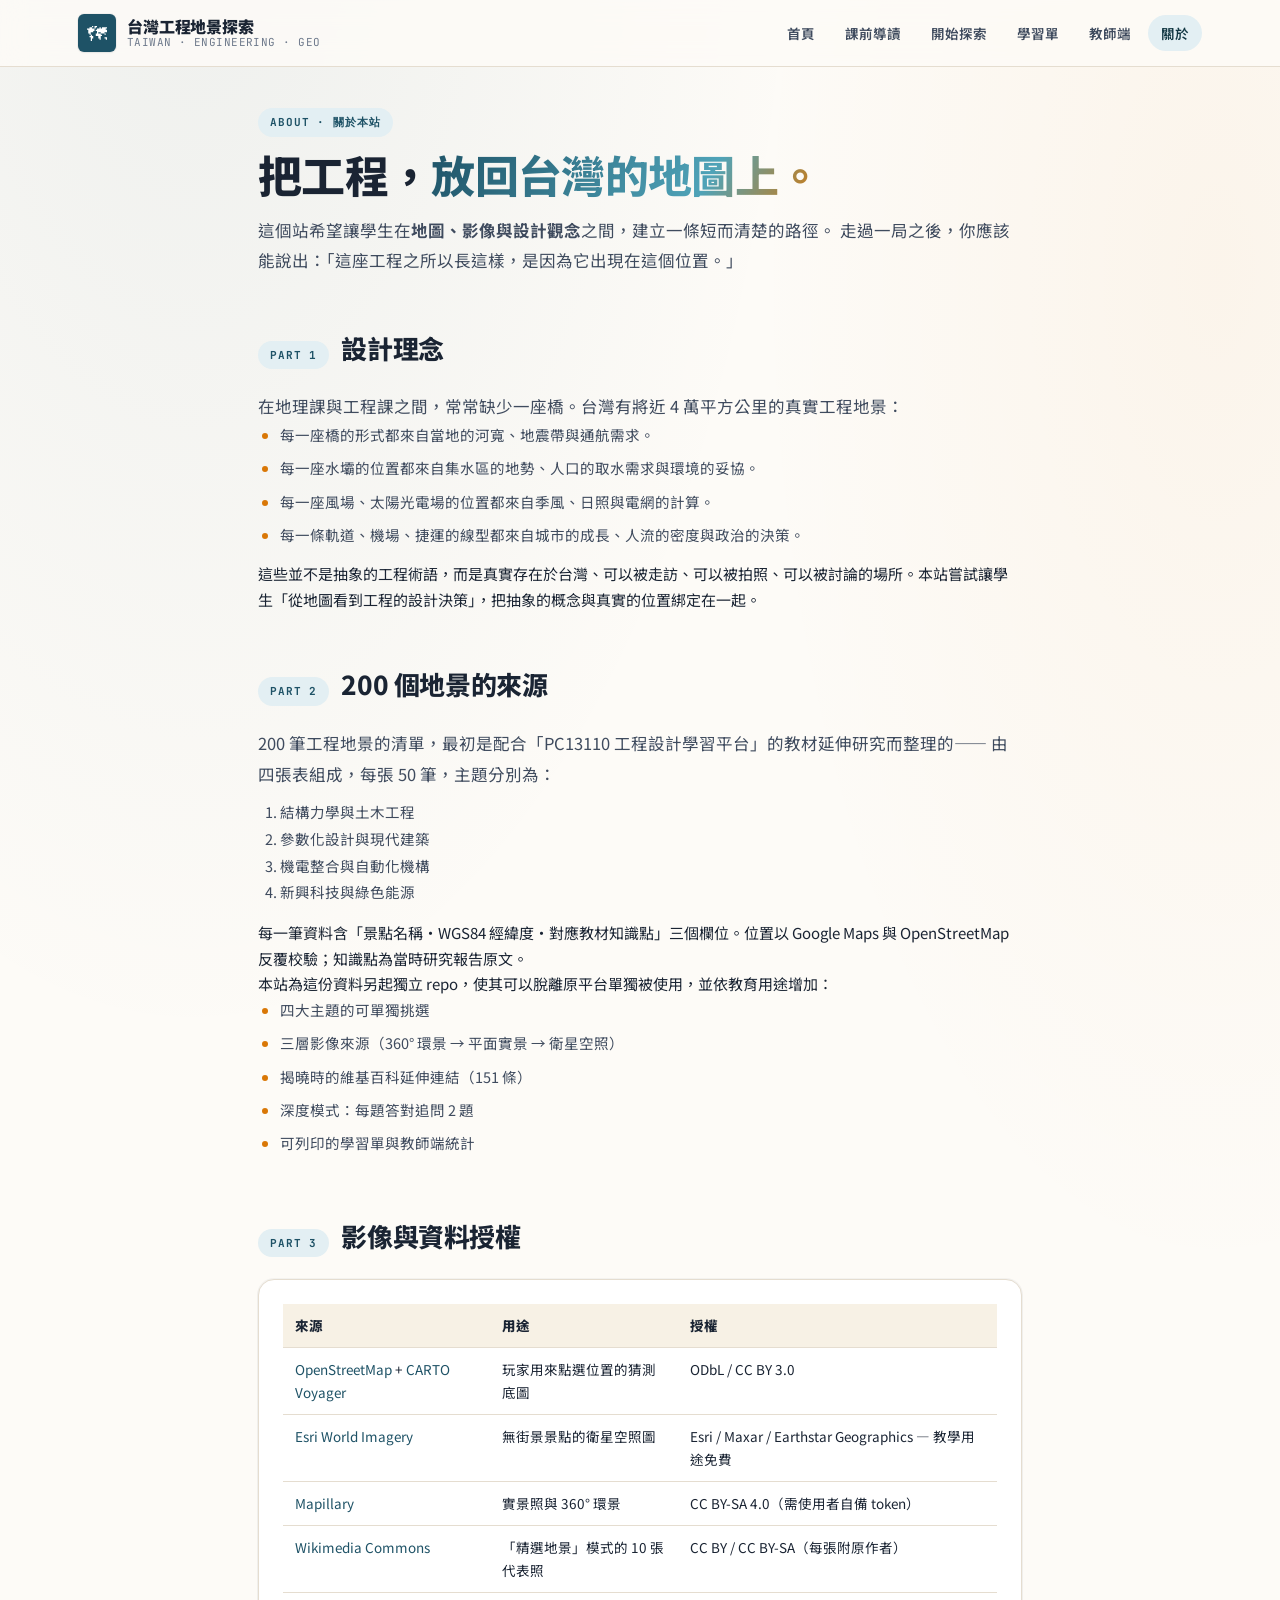
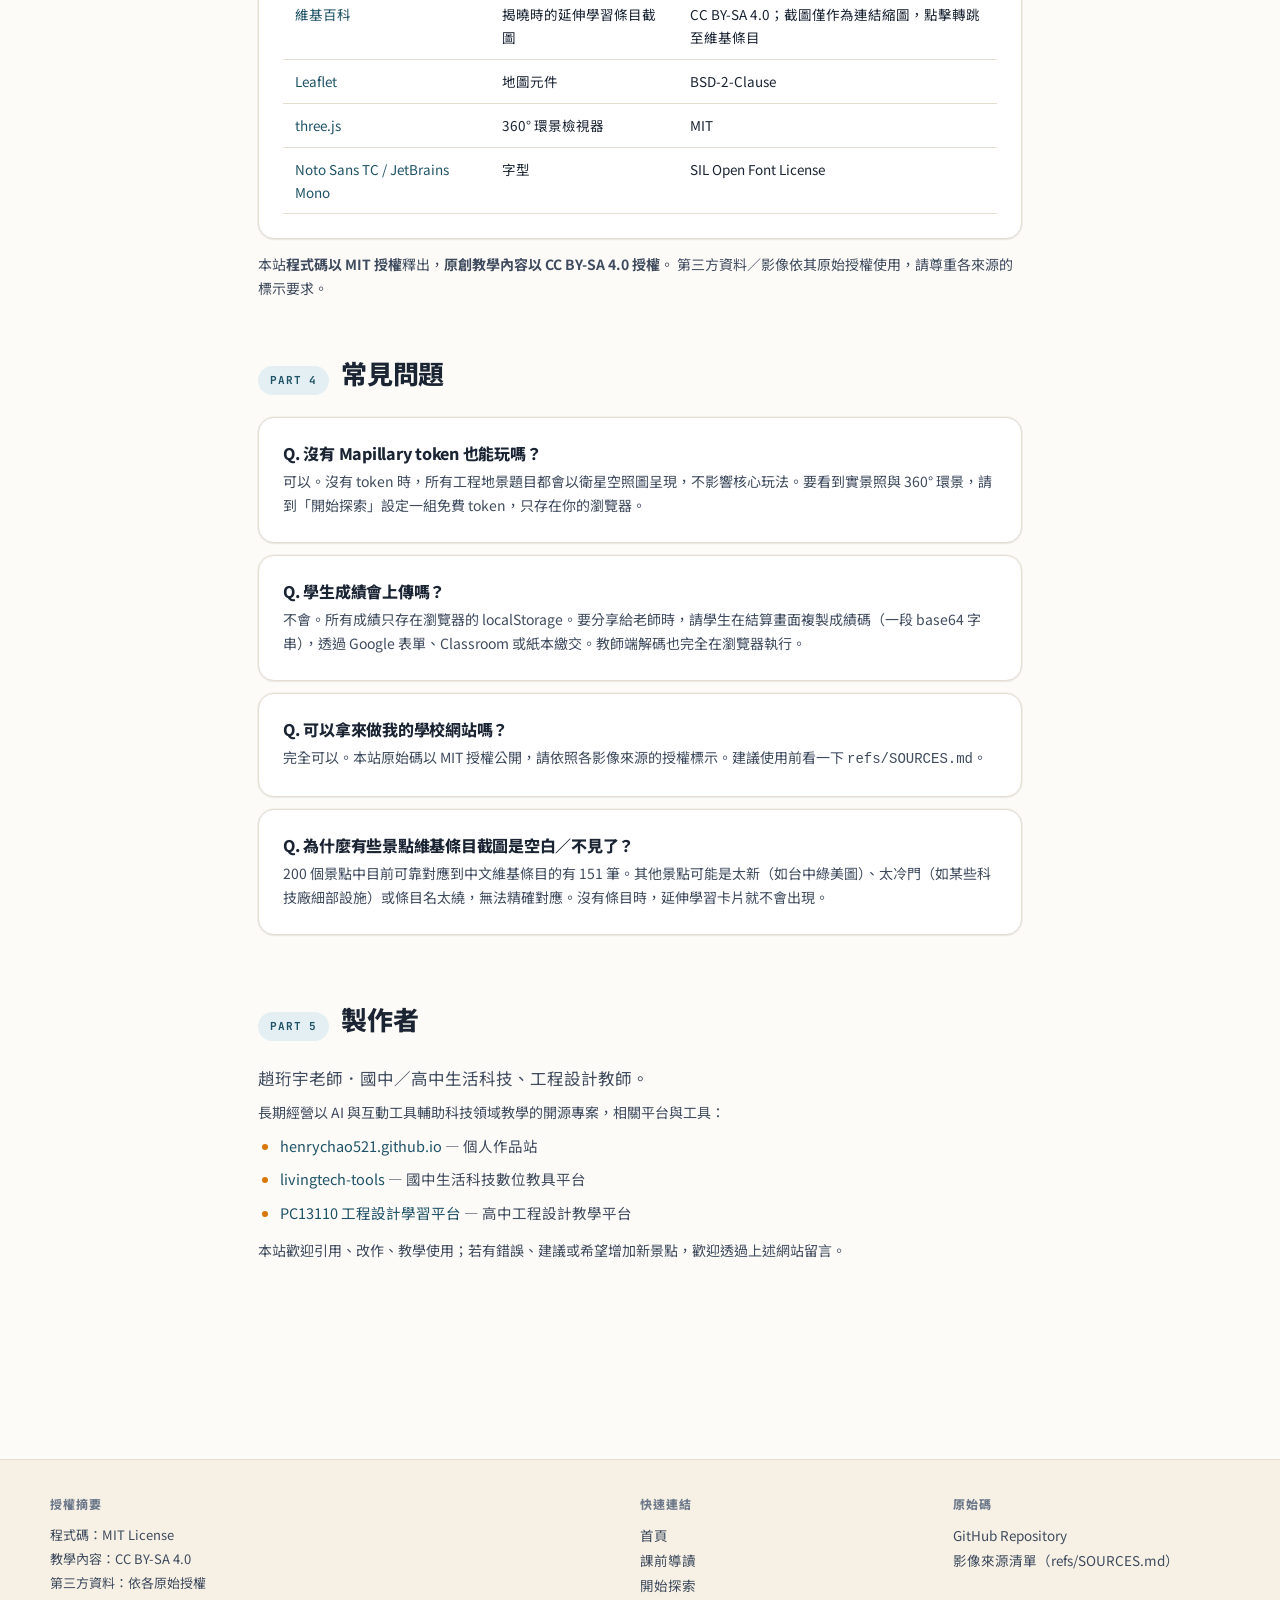
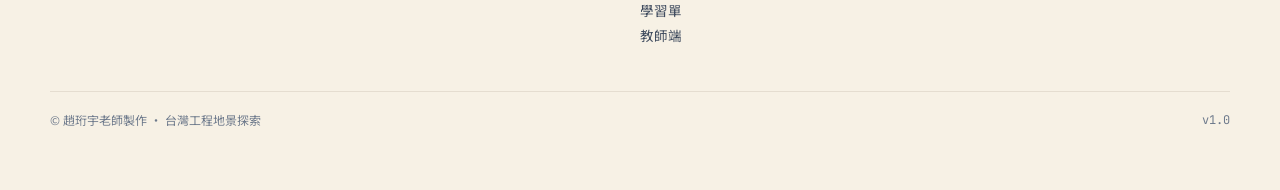
==== about.html @ e028227a "初始版本：台灣工程地景探索 v1.0 從 PC13110 工程設計學習平台的 GeoGuess 衍生而來的獨立教育站， 把 200 個工程地景重新組成完整的學習活動。  頁面架構（6 頁）： - in" ====
<!DOCTYPE html>
<html lang="zh-Hant">
<head>
<meta charset="UTF-8">
<meta name="viewport" content="width=device-width, initial-scale=1.0">
<title>關於本站 ｜ 台灣工程地景探索</title>
<meta name="description" content="台灣工程地景探索的設計理念、資料來源、影像授權、聯絡方式。">
<link rel="preconnect" href="https://fonts.googleapis.com">
<link rel="preconnect" href="https://fonts.gstatic.com" crossorigin>
<link href="https://fonts.googleapis.com/css2?family=Noto+Sans+TC:wght@400;500;700;800;900&family=JetBrains+Mono:wght@400;700&display=swap" rel="stylesheet">
<link rel="stylesheet" href="css/style.css">
<link rel="icon" href="data:image/svg+xml,%3Csvg xmlns='http://www.w3.org/2000/svg' viewBox='0 0 100 100'%3E%3Ctext y='.9em' font-size='90'%3Eℹ️%3C/text%3E%3C/svg%3E">
</head>
<body>

<header class="topbar">
  <div class="topbar-inner">
    <a class="brand" href="index.html">
      <div class="logo">🗺</div>
      <div class="t">
        <div class="t-1">台灣工程地景探索</div>
        <div class="t-2">TAIWAN · ENGINEERING · GEO</div>
      </div>
    </a>
    <nav class="topnav">
      <a href="index.html">首頁</a>
      <a href="intro.html">課前導讀</a>
      <a href="explore.html">開始探索</a>
      <a href="worksheet.html">學習單</a>
      <a href="teacher.html">教師端</a>
      <a href="about.html" class="active">關於</a>
    </nav>
  </div>
</header>

<main class="wrap-narrow" style="padding-top:40px;padding-bottom:60px">

  <span class="eyebrow">ABOUT · 關於本站</span>
  <h1 style="margin-top:12px">把工程，<span class="grad">放回台灣的地圖上。</span></h1>
  <p class="lead" style="margin-top:14px">
    這個站希望讓學生在<strong>地圖、影像與設計觀念</strong>之間，建立一條短而清楚的路徑。
    走過一局之後，你應該能說出：「這座工程之所以長這樣，是因為它出現在這個位置。」
  </p>

  <section class="section">
    <div class="h-sec"><span class="eyebrow">PART 1</span><h2>設計理念</h2></div>
    <p class="lead">在地理課與工程課之間，常常缺少一座橋。台灣有將近 4 萬平方公里的真實工程地景：</p>
    <ul class="bullet">
      <li>每一座橋的形式都來自當地的河寬、地震帶與通航需求。</li>
      <li>每一座水壩的位置都來自集水區的地勢、人口的取水需求與環境的妥協。</li>
      <li>每一座風場、太陽光電場的位置都來自季風、日照與電網的計算。</li>
      <li>每一條軌道、機場、捷運的線型都來自城市的成長、人流的密度與政治的決策。</li>
    </ul>
    <p style="margin-top:14px">這些並不是抽象的工程術語，而是真實存在於台灣、可以被走訪、可以被拍照、可以被討論的場所。本站嘗試讓學生「從地圖看到工程的設計決策」，把抽象的概念與真實的位置綁定在一起。</p>
  </section>

  <section class="section">
    <div class="h-sec"><span class="eyebrow">PART 2</span><h2>200 個地景的來源</h2></div>
    <p class="lead">
      200 筆工程地景的清單，最初是配合「PC13110 工程設計學習平台」的教材延伸研究而整理的——
      由四張表組成，每張 50 筆，主題分別為：
    </p>
    <ol style="margin-left:22px;margin-top:10px;font-size:14.5px;color:var(--c-ink-soft);line-height:1.85">
      <li>結構力學與土木工程</li>
      <li>參數化設計與現代建築</li>
      <li>機電整合與自動化機構</li>
      <li>新興科技與綠色能源</li>
    </ol>
    <p style="margin-top:14px">每一筆資料含「景點名稱・WGS84 經緯度・對應教材知識點」三個欄位。位置以 Google Maps 與 OpenStreetMap 反覆校驗；知識點為當時研究報告原文。</p>
    <p>本站為這份資料另起獨立 repo，使其可以脫離原平台單獨被使用，並依教育用途增加：</p>
    <ul class="bullet">
      <li>四大主題的可單獨挑選</li>
      <li>三層影像來源（360° 環景 → 平面實景 → 衛星空照）</li>
      <li>揭曉時的維基百科延伸連結（151 條）</li>
      <li>深度模式：每題答對追問 2 題</li>
      <li>可列印的學習單與教師端統計</li>
    </ul>
  </section>

  <section class="section">
    <div class="h-sec"><span class="eyebrow">PART 3</span><h2>影像與資料授權</h2></div>
    <div class="card">
      <table class="t">
        <thead>
          <tr><th>來源</th><th>用途</th><th>授權</th></tr>
        </thead>
        <tbody>
          <tr>
            <td><a href="https://www.openstreetmap.org/" target="_blank" rel="noopener">OpenStreetMap</a> + <a href="https://carto.com/" target="_blank" rel="noopener">CARTO Voyager</a></td>
            <td>玩家用來點選位置的猜測底圖</td>
            <td>ODbL / CC BY 3.0</td>
          </tr>
          <tr>
            <td><a href="https://www.esri.com/" target="_blank" rel="noopener">Esri World Imagery</a></td>
            <td>無街景景點的衛星空照圖</td>
            <td>Esri / Maxar / Earthstar Geographics — 教學用途免費</td>
          </tr>
          <tr>
            <td><a href="https://www.mapillary.com/" target="_blank" rel="noopener">Mapillary</a></td>
            <td>實景照與 360° 環景</td>
            <td>CC BY-SA 4.0（需使用者自備 token）</td>
          </tr>
          <tr>
            <td><a href="https://commons.wikimedia.org/" target="_blank" rel="noopener">Wikimedia Commons</a></td>
            <td>「精選地景」模式的 10 張代表照</td>
            <td>CC BY / CC BY-SA（每張附原作者）</td>
          </tr>
          <tr>
            <td><a href="https://zh.wikipedia.org/" target="_blank" rel="noopener">維基百科</a></td>
            <td>揭曉時的延伸學習條目截圖</td>
            <td>CC BY-SA 4.0；截圖僅作為連結縮圖，點擊轉跳至維基條目</td>
          </tr>
          <tr>
            <td><a href="https://leafletjs.com/" target="_blank" rel="noopener">Leaflet</a></td>
            <td>地圖元件</td>
            <td>BSD-2-Clause</td>
          </tr>
          <tr>
            <td><a href="https://threejs.org/" target="_blank" rel="noopener">three.js</a></td>
            <td>360° 環景檢視器</td>
            <td>MIT</td>
          </tr>
          <tr>
            <td><a href="https://fonts.google.com/" target="_blank" rel="noopener">Noto Sans TC / JetBrains Mono</a></td>
            <td>字型</td>
            <td>SIL Open Font License</td>
          </tr>
        </tbody>
      </table>
    </div>
    <p style="margin-top:14px;font-size:14px;color:var(--c-ink-soft)">
      本站<strong>程式碼以 MIT 授權</strong>釋出，<strong>原創教學內容以 CC BY-SA 4.0 授權</strong>。
      第三方資料／影像依其原始授權使用，請尊重各來源的標示要求。
    </p>
  </section>

  <section class="section">
    <div class="h-sec"><span class="eyebrow">PART 4</span><h2>常見問題</h2></div>

    <div class="card" style="margin-bottom:12px">
      <h4>Q. 沒有 Mapillary token 也能玩嗎？</h4>
      <p style="font-size:14px;color:var(--c-ink-soft);margin-top:6px">可以。沒有 token 時，所有工程地景題目都會以衛星空照圖呈現，不影響核心玩法。要看到實景照與 360° 環景，請到「開始探索」設定一組免費 token，只存在你的瀏覽器。</p>
    </div>

    <div class="card" style="margin-bottom:12px">
      <h4>Q. 學生成績會上傳嗎？</h4>
      <p style="font-size:14px;color:var(--c-ink-soft);margin-top:6px">不會。所有成績只存在瀏覽器的 localStorage。要分享給老師時，請學生在結算畫面複製成績碼（一段 base64 字串），透過 Google 表單、Classroom 或紙本繳交。教師端解碼也完全在瀏覽器執行。</p>
    </div>

    <div class="card" style="margin-bottom:12px">
      <h4>Q. 可以拿來做我的學校網站嗎？</h4>
      <p style="font-size:14px;color:var(--c-ink-soft);margin-top:6px">完全可以。本站原始碼以 MIT 授權公開，請依照各影像來源的授權標示。建議使用前看一下 <code>refs/SOURCES.md</code>。</p>
    </div>

    <div class="card" style="margin-bottom:12px">
      <h4>Q. 為什麼有些景點維基條目截圖是空白／不見了？</h4>
      <p style="font-size:14px;color:var(--c-ink-soft);margin-top:6px">200 個景點中目前可靠對應到中文維基條目的有 151 筆。其他景點可能是太新（如台中綠美圖）、太冷門（如某些科技廠細部設施）或條目名太繞，無法精確對應。沒有條目時，延伸學習卡片就不會出現。</p>
    </div>
  </section>

  <section class="section">
    <div class="h-sec"><span class="eyebrow">PART 5</span><h2>製作者</h2></div>
    <p class="lead">趙珩宇老師．國中／高中生活科技、工程設計教師。</p>
    <p style="margin-top:8px;font-size:14px;color:var(--c-ink-soft)">
      長期經營以 AI 與互動工具輔助科技領域教學的開源專案，相關平台與工具：
    </p>
    <ul class="bullet" style="margin-top:8px">
      <li><a href="https://henrychao521.github.io/" target="_blank" rel="noopener">henrychao521.github.io</a> — 個人作品站</li>
      <li><a href="https://henrychao521.github.io/livingtech-tools/" target="_blank" rel="noopener">livingtech-tools</a> — 國中生活科技數位教具平台</li>
      <li><a href="https://henrychao521.github.io/pc13110-platform/" target="_blank" rel="noopener">PC13110 工程設計學習平台</a> — 高中工程設計教學平台</li>
    </ul>
    <p style="margin-top:14px;font-size:14px;color:var(--c-ink-soft)">本站歡迎引用、改作、教學使用；若有錯誤、建議或希望增加新景點，歡迎透過上述網站留言。</p>
  </section>

</main>

<footer class="footer">
  <div class="footer-inner">
    <div>
      <h4>授權摘要</h4>
      <p style="font-size:13px">程式碼：MIT License<br>教學內容：CC BY-SA 4.0<br>第三方資料：依各原始授權</p>
    </div>
    <div>
      <h4>快速連結</h4>
      <ul>
        <li><a href="index.html">首頁</a></li>
        <li><a href="intro.html">課前導讀</a></li>
        <li><a href="explore.html">開始探索</a></li>
        <li><a href="worksheet.html">學習單</a></li>
        <li><a href="teacher.html">教師端</a></li>
      </ul>
    </div>
    <div>
      <h4>原始碼</h4>
      <ul>
        <li><a href="https://github.com/henrychao521/taiwan-engineering-geo" target="_blank" rel="noopener">GitHub Repository</a></li>
        <li><a href="refs/SOURCES.md">影像來源清單（refs/SOURCES.md）</a></li>
      </ul>
    </div>
    <div class="copy">
      <span>© 趙珩宇老師製作 · 台灣工程地景探索</span>
      <span class="mono">v1.0</span>
    </div>
  </div>
</footer>

</body>
</html>
---- css/style.css ----
/* ============================================================
 * 台灣工程地景探索 — 全站樣式
 * 設計主軸：紙地圖（topographic）風格、米色紙底＋深青／琥珀雙色點綴
 * ============================================================ */

:root {
  --c-ink:        #1A2433;
  --c-ink-soft:   #3F4B5E;
  --c-muted:      #6E7A8C;
  --c-line:       #E5DDD0;
  --c-line-soft:  #F0EADD;
  --c-paper:      #FDFBF7;
  --c-paper-2:    #F7F1E5;
  --c-card:       #FFFFFF;
  --c-primary:    #1E5266;
  --c-primary-d:  #133844;
  --c-primary-l:  #E3EFF3;
  --c-amber:      #D97706;
  --c-amber-l:    #FEF3C7;
  --c-green:      #15803D;
  --c-green-l:    #DCFCE7;
  --c-red:        #B91C1C;
  --c-red-l:      #FEE2E2;

  --r-sm: 6px;
  --r:    10px;
  --r-lg: 16px;

  --sh-sm: 0 1px 2px rgba(20,30,50,.05), 0 0 0 1px rgba(20,30,50,.04);
  --sh:    0 4px 16px rgba(20,30,50,.08), 0 0 0 1px rgba(20,30,50,.04);
  --sh-lg: 0 18px 40px -12px rgba(20,30,50,.18), 0 0 0 1px rgba(20,30,50,.05);

  --f-sans: "Noto Sans TC", "Noto Sans", -apple-system, "PingFang TC", "Microsoft JhengHei", sans-serif;
  --f-mono: "JetBrains Mono", "SF Mono", Menlo, Consolas, monospace;
}

* { box-sizing: border-box; margin: 0; padding: 0; }
html { -webkit-text-size-adjust: 100%; }
body {
  font-family: var(--f-sans);
  font-size: 15px;
  line-height: 1.7;
  color: var(--c-ink);
  background:
    radial-gradient(ellipse 80% 60% at 15% -5%, rgba(30,82,102,.07), transparent 60%),
    radial-gradient(ellipse 60% 50% at 95% 8%, rgba(217,119,6,.05), transparent 60%),
    var(--c-paper);
  min-height: 100vh;
  -webkit-font-smoothing: antialiased;
}
img { max-width: 100%; display: block; }
a { color: var(--c-primary); text-decoration: none; }
a:hover { color: var(--c-primary-d); }
button { font-family: inherit; cursor: pointer; }
input, textarea, select { font-family: inherit; font-size: inherit; }

.mono { font-family: var(--f-mono); letter-spacing: .01em; }

/* ---------- 頂部與頁尾 ---------- */
.topbar {
  position: sticky; top: 0; z-index: 50;
  background: rgba(253, 251, 247, .85);
  backdrop-filter: saturate(180%) blur(12px);
  -webkit-backdrop-filter: saturate(180%) blur(12px);
  border-bottom: 1px solid var(--c-line);
}
.topbar-inner {
  max-width: 1180px; margin: 0 auto;
  padding: 14px 28px;
  display: flex; align-items: center; gap: 18px; flex-wrap: wrap;
}
.brand {
  display: flex; align-items: center; gap: 11px;
  text-decoration: none; color: inherit;
}
.brand .logo {
  width: 38px; height: 38px;
  display: grid; place-items: center;
  background: var(--c-primary); color: #fff;
  border-radius: var(--r-sm);
  font-size: 20px;
  box-shadow: var(--sh-sm);
}
.brand .t {
  display: flex; flex-direction: column; line-height: 1.2;
}
.brand .t-1 {
  font-size: 16px; font-weight: 900; letter-spacing: -.01em; color: var(--c-ink);
}
.brand .t-2 {
  font-family: var(--f-mono);
  font-size: 11px; color: var(--c-muted); letter-spacing: .04em;
}
.topnav { margin-left: auto; display: flex; gap: 4px; flex-wrap: wrap; }
.topnav a {
  font-size: 13.5px; font-weight: 600;
  padding: 7px 13px; border-radius: 999px;
  color: var(--c-ink-soft);
}
.topnav a:hover { background: var(--c-line-soft); color: var(--c-primary); }
.topnav a.active { background: var(--c-primary-l); color: var(--c-primary-d); }

.footer {
  margin-top: 80px;
  padding: 36px 28px 60px;
  border-top: 1px solid var(--c-line);
  background: var(--c-paper-2);
}
.footer-inner {
  max-width: 1180px; margin: 0 auto;
  display: grid; grid-template-columns: 2fr 1fr 1fr; gap: 36px;
}
.footer h4 {
  font-size: 12px; font-weight: 800;
  color: var(--c-muted); text-transform: uppercase;
  letter-spacing: .08em; margin-bottom: 10px;
}
.footer p, .footer li {
  font-size: 13.5px; color: var(--c-ink-soft); line-height: 1.85;
}
.footer ul { list-style: none; }
.footer a { color: var(--c-ink-soft); }
.footer a:hover { color: var(--c-primary); text-decoration: underline; }
.footer .copy {
  grid-column: 1 / -1;
  border-top: 1px solid var(--c-line);
  padding-top: 18px; margin-top: 8px;
  font-size: 12px; color: var(--c-muted);
  display: flex; justify-content: space-between; gap: 12px; flex-wrap: wrap;
}
@media (max-width: 760px) {
  .footer-inner { grid-template-columns: 1fr; gap: 26px; }
}

/* ---------- 容器與排版 ---------- */
.wrap { max-width: 1180px; margin: 0 auto; padding: 0 28px; }
.wrap-narrow { max-width: 820px; margin: 0 auto; padding: 0 28px; }
.section { padding: 56px 0; }
.section + .section { padding-top: 0; }

.eyebrow {
  display: inline-flex; align-items: center; gap: 8px;
  font-family: var(--f-mono);
  font-size: 11px; font-weight: 700;
  color: var(--c-primary);
  background: var(--c-primary-l);
  border-radius: 999px;
  padding: 5px 12px;
  letter-spacing: .08em;
  text-transform: uppercase;
}
.eyebrow-amber { background: var(--c-amber-l); color: var(--c-amber); }

h1, h2, h3, h4 { color: var(--c-ink); letter-spacing: -.015em; font-weight: 800; }
h1 { font-size: 44px; line-height: 1.18; }
h2 { font-size: 30px; line-height: 1.25; }
h3 { font-size: 21px; line-height: 1.35; }
h4 { font-size: 16px; line-height: 1.4; }
.lead {
  font-size: 16.5px; line-height: 1.85; color: var(--c-ink-soft);
}
.muted { color: var(--c-muted); }
.grad {
  background: linear-gradient(120deg, var(--c-primary), #4FA3B8 70%, var(--c-amber));
  -webkit-background-clip: text; background-clip: text;
  -webkit-text-fill-color: transparent;
}
@media (max-width: 680px) {
  h1 { font-size: 32px; }
  h2 { font-size: 24px; }
}

/* ---------- 按鈕 ---------- */
.btn {
  display: inline-flex; align-items: center; gap: 8px;
  font-size: 14px; font-weight: 700;
  padding: 11px 19px;
  border-radius: var(--r);
  border: 1px solid transparent;
  cursor: pointer;
  transition: transform .12s, box-shadow .12s, background .12s;
}
.btn:active { transform: translateY(1px); }
.btn-primary {
  background: var(--c-primary); color: #fff; box-shadow: var(--sh-sm);
}
.btn-primary:hover { background: var(--c-primary-d); color: #fff; }
.btn-amber { background: var(--c-amber); color: #fff; box-shadow: var(--sh-sm); }
.btn-amber:hover { background: #B45309; color: #fff; }
.btn-ghost {
  background: transparent; color: var(--c-ink);
  border-color: var(--c-line);
}
.btn-ghost:hover { background: var(--c-line-soft); border-color: var(--c-primary); }
.btn-sm { padding: 7px 13px; font-size: 12.5px; }
.btn-lg { padding: 14px 24px; font-size: 15px; }

/* ---------- 卡片 ---------- */
.card {
  background: var(--c-card);
  border: 1px solid var(--c-line);
  border-radius: var(--r-lg);
  padding: 24px;
  box-shadow: var(--sh-sm);
}
.card-hov { transition: transform .15s, box-shadow .15s, border-color .15s; }
.card-hov:hover { transform: translateY(-3px); box-shadow: var(--sh); border-color: #D2C4A8; }

.chip {
  display: inline-flex; align-items: center; gap: 5px;
  font-size: 12px; font-weight: 700;
  padding: 3px 10px; border-radius: 999px;
  background: var(--c-line-soft); color: var(--c-ink-soft);
}
.chip-primary { background: var(--c-primary-l); color: var(--c-primary-d); }
.chip-amber { background: var(--c-amber-l); color: var(--c-amber); }
.chip-green { background: var(--c-green-l); color: var(--c-green); }

/* ---------- 首頁專屬 ---------- */
.hero {
  padding: 80px 0 60px;
  position: relative;
}
.hero-grid {
  display: grid; grid-template-columns: 1.2fr 1fr; gap: 56px; align-items: center;
}
@media (max-width: 880px) {
  .hero-grid { grid-template-columns: 1fr; gap: 32px; }
  .hero { padding: 50px 0 30px; }
}
.hero h1 { margin-top: 12px; }
.hero .lead { margin-top: 16px; max-width: 540px; }
.hero-cta { margin-top: 28px; display: flex; gap: 12px; flex-wrap: wrap; }
.hero-stat {
  margin-top: 32px; display: flex; gap: 32px; flex-wrap: wrap;
  padding-top: 20px; border-top: 1px solid var(--c-line);
}
.hero-stat div { display: flex; flex-direction: column; }
.hero-stat .n {
  font-family: var(--f-mono);
  font-size: 26px; font-weight: 800; color: var(--c-primary);
}
.hero-stat .l { font-size: 12px; color: var(--c-muted); font-weight: 600; }

.hero-art {
  position: relative; aspect-ratio: 4/5; max-width: 380px; margin-left: auto;
  background: var(--c-card);
  border: 1px solid var(--c-line);
  border-radius: var(--r-lg);
  box-shadow: var(--sh-lg);
  overflow: hidden;
  padding: 22px;
  background-image:
    radial-gradient(circle at 60% 30%, rgba(217,119,6,.12), transparent 40%),
    radial-gradient(circle at 30% 75%, rgba(30,82,102,.14), transparent 45%),
    linear-gradient(180deg, #FFFEF9, #F7F1E5);
}
.hero-art .badge-row {
  display: flex; justify-content: space-between; align-items: center;
  font-family: var(--f-mono); font-size: 10px; color: var(--c-muted); letter-spacing: .12em;
}
.hero-art .map-mini {
  margin: 22px auto;
  width: 100%; aspect-ratio: 1;
  background:
    radial-gradient(ellipse 60% 36% at 50% 40%, #FFFFFF, transparent 70%),
    repeating-linear-gradient(45deg, rgba(30,82,102,.05) 0 6px, transparent 6px 14px);
  border: 1px dashed #C8B89A;
  border-radius: var(--r);
  position: relative;
}
.hero-art .map-mini svg { width: 100%; height: 100%; display: block; }
.hero-art .map-cap {
  font-family: var(--f-mono);
  font-size: 11px; color: var(--c-muted); text-align: center;
}

/* 三大主要入口卡片 */
.entries {
  display: grid; grid-template-columns: repeat(3, 1fr); gap: 22px;
}
@media (max-width: 880px) { .entries { grid-template-columns: 1fr; } }
.entry-card {
  background: var(--c-card);
  border: 1px solid var(--c-line);
  border-radius: var(--r-lg);
  padding: 26px;
  display: flex; flex-direction: column; gap: 14px;
  transition: transform .15s, box-shadow .15s, border-color .15s;
  position: relative;
  overflow: hidden;
}
.entry-card:hover {
  transform: translateY(-4px);
  box-shadow: var(--sh-lg);
  border-color: var(--c-primary);
}
.entry-card .step {
  position: absolute; right: 22px; top: 22px;
  font-family: var(--f-mono);
  font-size: 12px; color: var(--c-muted); font-weight: 700; letter-spacing: .1em;
}
.entry-card .ic {
  width: 46px; height: 46px; border-radius: var(--r);
  display: grid; place-items: center; font-size: 22px;
  background: var(--c-primary-l); color: var(--c-primary-d);
}
.entry-card.amber .ic { background: var(--c-amber-l); color: var(--c-amber); }
.entry-card.green .ic { background: var(--c-green-l); color: var(--c-green); }
.entry-card h3 { font-size: 19px; }
.entry-card p { font-size: 13.5px; color: var(--c-ink-soft); line-height: 1.7; flex: 1; }
.entry-card .meta {
  font-family: var(--f-mono); font-size: 11px; color: var(--c-muted);
  display: flex; gap: 14px; padding-top: 10px; border-top: 1px dashed var(--c-line);
}
.entry-card .go {
  display: inline-flex; align-items: center; gap: 6px;
  font-weight: 700; color: var(--c-primary);
  font-size: 13.5px;
}

/* 四大主題小卡 */
.themes {
  display: grid; grid-template-columns: repeat(4, 1fr); gap: 14px;
}
@media (max-width: 880px) { .themes { grid-template-columns: repeat(2, 1fr); } }
@media (max-width: 480px) { .themes { grid-template-columns: 1fr; } }
.theme-card {
  background: var(--c-card);
  border: 1px solid var(--c-line);
  border-radius: var(--r);
  padding: 18px;
  border-left: 4px solid var(--c-primary);
  transition: transform .12s, box-shadow .12s;
}
.theme-card:nth-child(2) { border-left-color: #7C3AED; }
.theme-card:nth-child(3) { border-left-color: var(--c-amber); }
.theme-card:nth-child(4) { border-left-color: var(--c-green); }
.theme-card:hover { transform: translateY(-2px); box-shadow: var(--sh-sm); }
.theme-card .num {
  font-family: var(--f-mono);
  font-size: 11px; font-weight: 700; color: var(--c-muted); letter-spacing: .14em;
}
.theme-card h4 { margin: 4px 0 10px; font-size: 15.5px; }
.theme-card p { font-size: 12.5px; color: var(--c-ink-soft); line-height: 1.6; }
.theme-card .ex {
  margin-top: 10px;
  font-family: var(--f-mono); font-size: 11px; color: var(--c-muted);
}

/* 段落標題 */
.h-sec {
  display: flex; align-items: baseline; gap: 12px;
  margin-bottom: 22px; flex-wrap: wrap;
}
.h-sec h2 { font-size: 26px; }
.h-sec .sub { font-size: 13.5px; color: var(--c-muted); }

/* 工具列／設定區 */
.toolbar {
  display: flex; gap: 8px; flex-wrap: wrap; align-items: center;
  padding: 12px 16px;
  background: var(--c-card);
  border: 1px solid var(--c-line);
  border-radius: var(--r);
}
.toolbar select, .toolbar input[type=text] {
  font-size: 13px; padding: 7px 10px;
  border: 1px solid var(--c-line); border-radius: var(--r-sm);
  background: #fff; color: var(--c-ink);
}
.toolbar label { font-size: 12.5px; color: var(--c-ink-soft); font-weight: 600; }

/* 通用 list */
ul.bullet { list-style: none; }
ul.bullet li {
  position: relative; padding-left: 22px;
  font-size: 14.5px; color: var(--c-ink-soft);
  margin-bottom: 8px; line-height: 1.75;
}
ul.bullet li::before {
  content: ''; position: absolute; left: 4px; top: 11px;
  width: 6px; height: 6px; border-radius: 50%;
  background: var(--c-amber);
}

/* 雙欄式說明 */
.split {
  display: grid; grid-template-columns: 1fr 1fr; gap: 28px;
}
@media (max-width: 760px) { .split { grid-template-columns: 1fr; } }

/* 提示 / 訊息盒 */
.callout {
  background: var(--c-primary-l);
  border-left: 4px solid var(--c-primary);
  padding: 16px 20px;
  border-radius: var(--r);
  font-size: 14px;
  color: var(--c-primary-d);
}
.callout.amber {
  background: var(--c-amber-l);
  border-left-color: var(--c-amber);
  color: #92400E;
}
.callout strong { font-weight: 800; }

/* 可滾動表格 */
.tw-scroll { overflow-x: auto; }
table.t {
  width: 100%; border-collapse: collapse; font-size: 13.5px;
}
table.t th, table.t td {
  text-align: left; padding: 10px 12px;
  border-bottom: 1px solid var(--c-line);
  vertical-align: top;
}
table.t th {
  background: var(--c-paper-2);
  font-weight: 800; color: var(--c-ink);
  white-space: nowrap;
}
table.t tbody tr:hover { background: var(--c-line-soft); }

/* 工具條（探索頁） */
.exp-hud {
  display: flex; align-items: center; gap: 14px;
  padding: 14px 18px;
  background: var(--c-card);
  border: 1px solid var(--c-line);
  border-radius: var(--r);
  flex-wrap: wrap;
}
.exp-hud .item {
  display: flex; flex-direction: column; line-height: 1.2;
  padding-right: 16px; border-right: 1px solid var(--c-line);
}
.exp-hud .item:last-child { border-right: 0; padding-right: 0; }
.exp-hud .item .l { font-size: 11px; color: var(--c-muted); font-weight: 600; letter-spacing: .04em; }
.exp-hud .item .v { font-family: var(--f-mono); font-size: 17px; font-weight: 800; color: var(--c-primary); }
.exp-hud .mode-tag {
  background: var(--c-primary); color: #fff;
  padding: 4px 11px; border-radius: 999px;
  font-size: 12px; font-weight: 700;
}

/* 探索佈局：左影像、右地圖 */
.exp-stage {
  display: grid; grid-template-columns: 1.45fr 1fr;
  gap: 18px; margin-top: 16px;
}
@media (max-width: 880px) { .exp-stage { grid-template-columns: 1fr; } }

.photo-panel, .map-panel {
  background: var(--c-card);
  border: 1px solid var(--c-line);
  border-radius: var(--r-lg);
  overflow: hidden;
  display: flex; flex-direction: column;
  box-shadow: var(--sh-sm);
}
.panel-h {
  font-family: var(--f-mono);
  font-size: 11.5px; font-weight: 700;
  color: var(--c-muted); letter-spacing: .1em;
  padding: 10px 16px;
  border-bottom: 1px solid var(--c-line);
  background: var(--c-paper-2);
}
.photo-box {
  position: relative; width: 100%;
  aspect-ratio: 4/3; min-height: 320px; max-height: 60vh;
  background: #1A2433;
  display: flex; align-items: center; justify-content: center;
  overflow: hidden;
}
.photo-box img {
  width: 100%; height: 100%; object-fit: cover;
}
.photo-msg {
  position: absolute; inset: 0;
  display: flex; align-items: center; justify-content: center;
  color: #cbd5e1; font-size: 14px; text-align: center; padding: 20px;
}
.photo-msg.hidden { display: none; }
#pano {
  position: absolute; inset: 0; width: 100%; height: 100%;
  display: none; cursor: grab; touch-action: none;
}
#pano.on { display: block; }
#pano.drag { cursor: grabbing; }
.pano-badge {
  position: absolute; left: 10px; top: 10px; z-index: 3;
  background: var(--c-amber); color: #fff;
  padding: 4px 10px; border-radius: 999px;
  font-size: 11px; font-weight: 700; pointer-events: none;
}
.pano-badge.hidden { display: none; }

.zoombar {
  display: none; gap: 8px; align-items: center;
  padding: 10px 14px; border-top: 1px solid var(--c-line);
  background: var(--c-paper-2);
}
.zoombar.on { display: flex; }
.zbtn {
  font-size: 12px; padding: 6px 10px;
  border: 1px solid var(--c-line);
  background: #fff; border-radius: var(--r-sm); color: var(--c-ink);
}
.zbtn:disabled { opacity: .4; cursor: default; }
.zlabel { font-size: 12px; color: var(--c-muted); flex: 1; text-align: center; }

.photo-cap {
  font-size: 12px; color: var(--c-muted);
  padding: 8px 14px; border-top: 1px solid var(--c-line);
}
.photo-clue {
  display: none;
  font-size: 13px; color: var(--c-ink-soft);
  padding: 12px 14px;
  background: var(--c-amber-l);
  border-top: 1px solid #FCD34D;
  line-height: 1.7;
}
.photo-clue.on { display: block; }
.photo-clue b { color: var(--c-amber); }

.refs { display: none; gap: 10px; flex-wrap: wrap; padding: 12px 14px; border-top: 1px solid var(--c-line); }
.refs.on { display: flex; }
.refs-h {
  width: 100%; font-size: 12px; font-weight: 800; color: var(--c-primary);
  text-transform: uppercase; letter-spacing: .08em;
}
.ref-card {
  width: 144px; border: 1px solid var(--c-line); background: #fff;
  border-radius: var(--r-sm); overflow: hidden;
  text-decoration: none; color: var(--c-ink);
  transition: transform .12s, box-shadow .12s, border-color .12s;
}
.ref-card:hover { transform: translateY(-2px); box-shadow: var(--sh-sm); border-color: var(--c-primary); }
.ref-card img { width: 100%; height: 90px; object-fit: cover; object-position: top; background: var(--c-paper-2); }
.ref-card span { display: block; font-size: 12px; font-weight: 700; padding: 6px 10px; }

#map {
  width: 100%; height: 460px; cursor: crosshair; background: var(--c-paper-2);
}
@media (max-width: 880px) { #map { height: 380px; } }
.gm {
  width: 22px; height: 22px; border-radius: 50%;
  display: flex; align-items: center; justify-content: center;
  font-size: 11px; font-weight: 900; border: 3px solid #fff;
  box-shadow: 0 2px 4px rgba(0,0,0,.25);
}
.gm-guess { background: var(--c-amber); color: #fff; }
.gm-actual { background: var(--c-green); color: #fff; }
.leaflet-container { font-family: var(--f-sans); }

.controls {
  padding: 14px 16px;
  display: flex; flex-direction: column; gap: 10px;
  border-top: 1px solid var(--c-line);
}
.result {
  font-size: 14px; color: var(--c-ink-soft);
  line-height: 1.65; min-height: 38px;
}
.result b { color: var(--c-primary); font-weight: 800; }
.result .rn { color: var(--c-amber); font-weight: 800; }

/* 深度模式追問 */
.followup {
  margin-top: 14px;
  background: var(--c-primary-l);
  border-left: 4px solid var(--c-primary);
  padding: 16px 18px;
  border-radius: var(--r);
}
.followup .fu-q {
  font-size: 14.5px; font-weight: 800; color: var(--c-primary-d);
  margin-bottom: 10px;
}
.followup .fu-opts {
  display: flex; flex-direction: column; gap: 6px;
}
.followup .fu-opt {
  background: #fff;
  border: 1px solid var(--c-line);
  border-radius: var(--r-sm);
  padding: 9px 13px;
  font-size: 13.5px; color: var(--c-ink);
  text-align: left; transition: background .12s, border-color .12s;
}
.followup .fu-opt:hover { background: var(--c-line-soft); border-color: var(--c-primary); }
.followup .fu-opt.ok { background: var(--c-green-l); border-color: var(--c-green); color: var(--c-green); font-weight: 700; }
.followup .fu-opt.bad { background: var(--c-red-l); border-color: var(--c-red); color: var(--c-red); }
.followup .fu-explain {
  margin-top: 10px; font-size: 13px; color: var(--c-ink-soft); line-height: 1.7;
  padding-top: 10px; border-top: 1px dashed #BFD9E2;
}

/* 開始畫面 / 結算 overlay */
.overlay {
  position: fixed; inset: 0; background: rgba(20,30,50,.55);
  display: flex; align-items: center; justify-content: center; padding: 20px;
  z-index: 1000; overflow: auto;
}
.overlay.hidden { display: none; }
.ov-box {
  background: #fff;
  border: 1px solid var(--c-line);
  border-radius: var(--r-lg);
  padding: 30px 32px;
  text-align: center;
  max-width: 460px; width: 100%;
  box-shadow: var(--sh-lg);
}
.ov-box h1 {
  font-size: 22px; color: var(--c-ink); margin-bottom: 8px;
}
.ov-box p { font-size: 14px; color: var(--c-ink-soft); line-height: 1.75; margin-bottom: 16px; }
.ov-box .big {
  font-family: var(--f-mono);
  font-size: 36px; color: var(--c-primary); font-weight: 800;
  margin: 12px 0 4px;
}
.ov-box .max { font-size: 13px; color: var(--c-muted); margin-bottom: 18px; }
.ov-box .rank-badge {
  display: inline-block;
  padding: 6px 14px;
  background: var(--c-amber-l); color: var(--c-amber);
  border-radius: 999px; font-weight: 700; font-size: 13px;
  margin-bottom: 20px;
}
.ov-box button { width: 100%; margin-top: 8px; padding: 12px; }
.ov-box .lead { font-size: 13px; color: var(--c-muted); margin: 16px 0 6px; }
.ov-box input {
  width: 100%; font-family: var(--f-mono); font-size: 13px; color: var(--c-ink);
  background: var(--c-paper-2); border: 1px solid var(--c-line);
  border-radius: var(--r-sm); padding: 10px;
  margin-top: 6px;
}
.ov-box input:focus { outline: none; border-color: var(--c-primary); background: #fff; }
.ov-box a { color: var(--c-primary); text-decoration: underline; }

.ov-modes {
  display: flex; flex-direction: column; gap: 10px; margin-top: 8px;
}
.ov-modes button {
  width: 100%; text-align: left; padding: 14px 16px;
  background: var(--c-primary); color: #fff;
  border: 0; border-radius: var(--r);
  display: flex; flex-direction: column; gap: 4px;
}
.ov-modes button .t1 { font-size: 15px; font-weight: 800; }
.ov-modes button .t2 { font-size: 11.5px; font-weight: 400; opacity: .9; }
.ov-modes button.alt { background: var(--c-card); color: var(--c-ink); border: 1px solid var(--c-line); }
.ov-modes button.alt .t1 { color: var(--c-ink); }
.ov-modes button.alt .t2 { color: var(--c-muted); opacity: 1; }
.ov-modes button.alt:hover { background: var(--c-line-soft); border-color: var(--c-primary); }

.ov-deep {
  display: flex; gap: 10px; align-items: center;
  margin: 16px 0;
  padding: 11px 14px;
  background: var(--c-amber-l);
  border-left: 4px solid var(--c-amber);
  border-radius: var(--r-sm);
  font-size: 13px; color: #92400E;
  text-align: left;
}
.ov-deep input[type=checkbox] { width: 18px; height: 18px; accent-color: var(--c-amber); }
.ov-deep label { cursor: pointer; flex: 1; line-height: 1.5; }
.ov-deep small { display: block; color: #B45309; font-size: 11.5px; margin-top: 2px; }

/* 學習單 */
.ws-actions {
  display: flex; gap: 10px; flex-wrap: wrap; margin-bottom: 18px;
  padding: 12px 16px;
  background: var(--c-card);
  border: 1px solid var(--c-line);
  border-radius: var(--r);
}
.ws-actions .info {
  flex: 1; font-size: 13px; color: var(--c-ink-soft);
}
.ws-sheet {
  background: #fff;
  border: 1px solid var(--c-line);
  border-radius: var(--r);
  padding: 36px 40px;
  box-shadow: var(--sh-sm);
  margin-bottom: 20px;
}
.ws-sheet h2 {
  text-align: center; font-size: 22px; margin-bottom: 6px;
}
.ws-sheet .ws-sub {
  text-align: center; font-size: 12px; color: var(--c-muted);
  font-family: var(--f-mono); letter-spacing: .04em; margin-bottom: 22px;
}
.ws-meta {
  display: grid; grid-template-columns: 1fr 1fr 1fr; gap: 12px;
  padding-bottom: 14px; margin-bottom: 20px;
  border-bottom: 1px solid var(--c-line);
}
.ws-meta .f {
  font-size: 12px; color: var(--c-muted);
}
.ws-meta .f .lab { display: block; font-weight: 700; margin-bottom: 3px; }
.ws-meta .line {
  border-bottom: 1px solid var(--c-ink);
  min-height: 26px;
}
.ws-sheet h3 {
  font-size: 16px; margin: 22px 0 10px;
  padding-left: 10px; border-left: 4px solid var(--c-primary);
}
.ws-sheet ol, .ws-sheet ul { margin: 8px 0 14px 22px; }
.ws-sheet ol li, .ws-sheet ul li { font-size: 13.5px; margin-bottom: 5px; }
.ws-sheet .blank {
  border-bottom: 1px solid var(--c-ink);
  min-height: 22px;
  margin: 6px 0;
}
.ws-sheet .blank.big { min-height: 60px; }
.ws-sheet table {
  width: 100%; border-collapse: collapse; font-size: 12.5px;
  margin: 8px 0 16px;
}
.ws-sheet table th, .ws-sheet table td {
  border: 1px solid #94A3B8;
  padding: 7px 9px;
  vertical-align: top;
}
.ws-sheet table th {
  background: var(--c-paper-2); font-weight: 800;
}
.ws-sheet table td.fill { min-height: 38px; }
.ws-sheet .ws-footer {
  margin-top: 30px; padding-top: 14px;
  border-top: 1px dashed var(--c-line);
  display: flex; justify-content: space-between;
  font-size: 11px; color: var(--c-muted);
}

@media print {
  body { background: #fff; }
  .topbar, .footer, .ws-actions, .topnav, .no-print { display: none !important; }
  .ws-sheet { box-shadow: none; border: 0; padding: 0; margin: 0; }
  .wrap, .wrap-narrow { padding: 0; max-width: none; }
  .section { padding: 0; }
  h1, h2, h3 { page-break-after: avoid; }
  table, .ws-sheet table { page-break-inside: avoid; }
}

/* 教師端 */
.tc-grid {
  display: grid; grid-template-columns: 1fr 1fr; gap: 18px;
}
@media (max-width: 880px) { .tc-grid { grid-template-columns: 1fr; } }
.tc-card { padding: 22px; }
.tc-card h3 { margin-bottom: 12px; }
.tc-stats {
  display: grid; grid-template-columns: repeat(4, 1fr); gap: 12px;
  margin: 12px 0 18px;
}
.tc-stat {
  background: var(--c-paper-2);
  border: 1px solid var(--c-line);
  border-radius: var(--r-sm);
  padding: 12px; text-align: center;
}
.tc-stat .n {
  font-family: var(--f-mono); font-size: 22px; font-weight: 800; color: var(--c-primary);
}
.tc-stat .l { font-size: 11px; color: var(--c-muted); font-weight: 600; }
.tc-empty {
  text-align: center;
  padding: 40px 20px;
  color: var(--c-muted);
  background: var(--c-paper-2);
  border: 1px dashed var(--c-line);
  border-radius: var(--r);
  font-size: 14px;
}
.tc-paste textarea {
  width: 100%; min-height: 110px;
  border: 1px solid var(--c-line); border-radius: var(--r-sm);
  padding: 10px 12px;
  font-family: var(--f-mono); font-size: 12.5px;
  resize: vertical;
}
.tc-paste textarea:focus { outline: none; border-color: var(--c-primary); }

.bar-list { display: flex; flex-direction: column; gap: 8px; }
.bar-row { display: flex; align-items: center; gap: 10px; font-size: 13px; }
.bar-row .name { flex: 0 0 130px; color: var(--c-ink-soft); white-space: nowrap; overflow: hidden; text-overflow: ellipsis; }
.bar-row .bar { flex: 1; height: 8px; background: var(--c-line-soft); border-radius: 99px; overflow: hidden; }
.bar-row .bar > div { height: 100%; background: linear-gradient(90deg, var(--c-primary), var(--c-amber)); }
.bar-row .v { flex: 0 0 80px; text-align: right; font-family: var(--f-mono); font-size: 12px; color: var(--c-primary); font-weight: 700; }

/* 工程地景縮覽地圖（intro / about 通用） */
.mini-leaf {
  width: 100%; height: 360px;
  border: 1px solid var(--c-line); border-radius: var(--r);
  background: var(--c-paper-2);
}
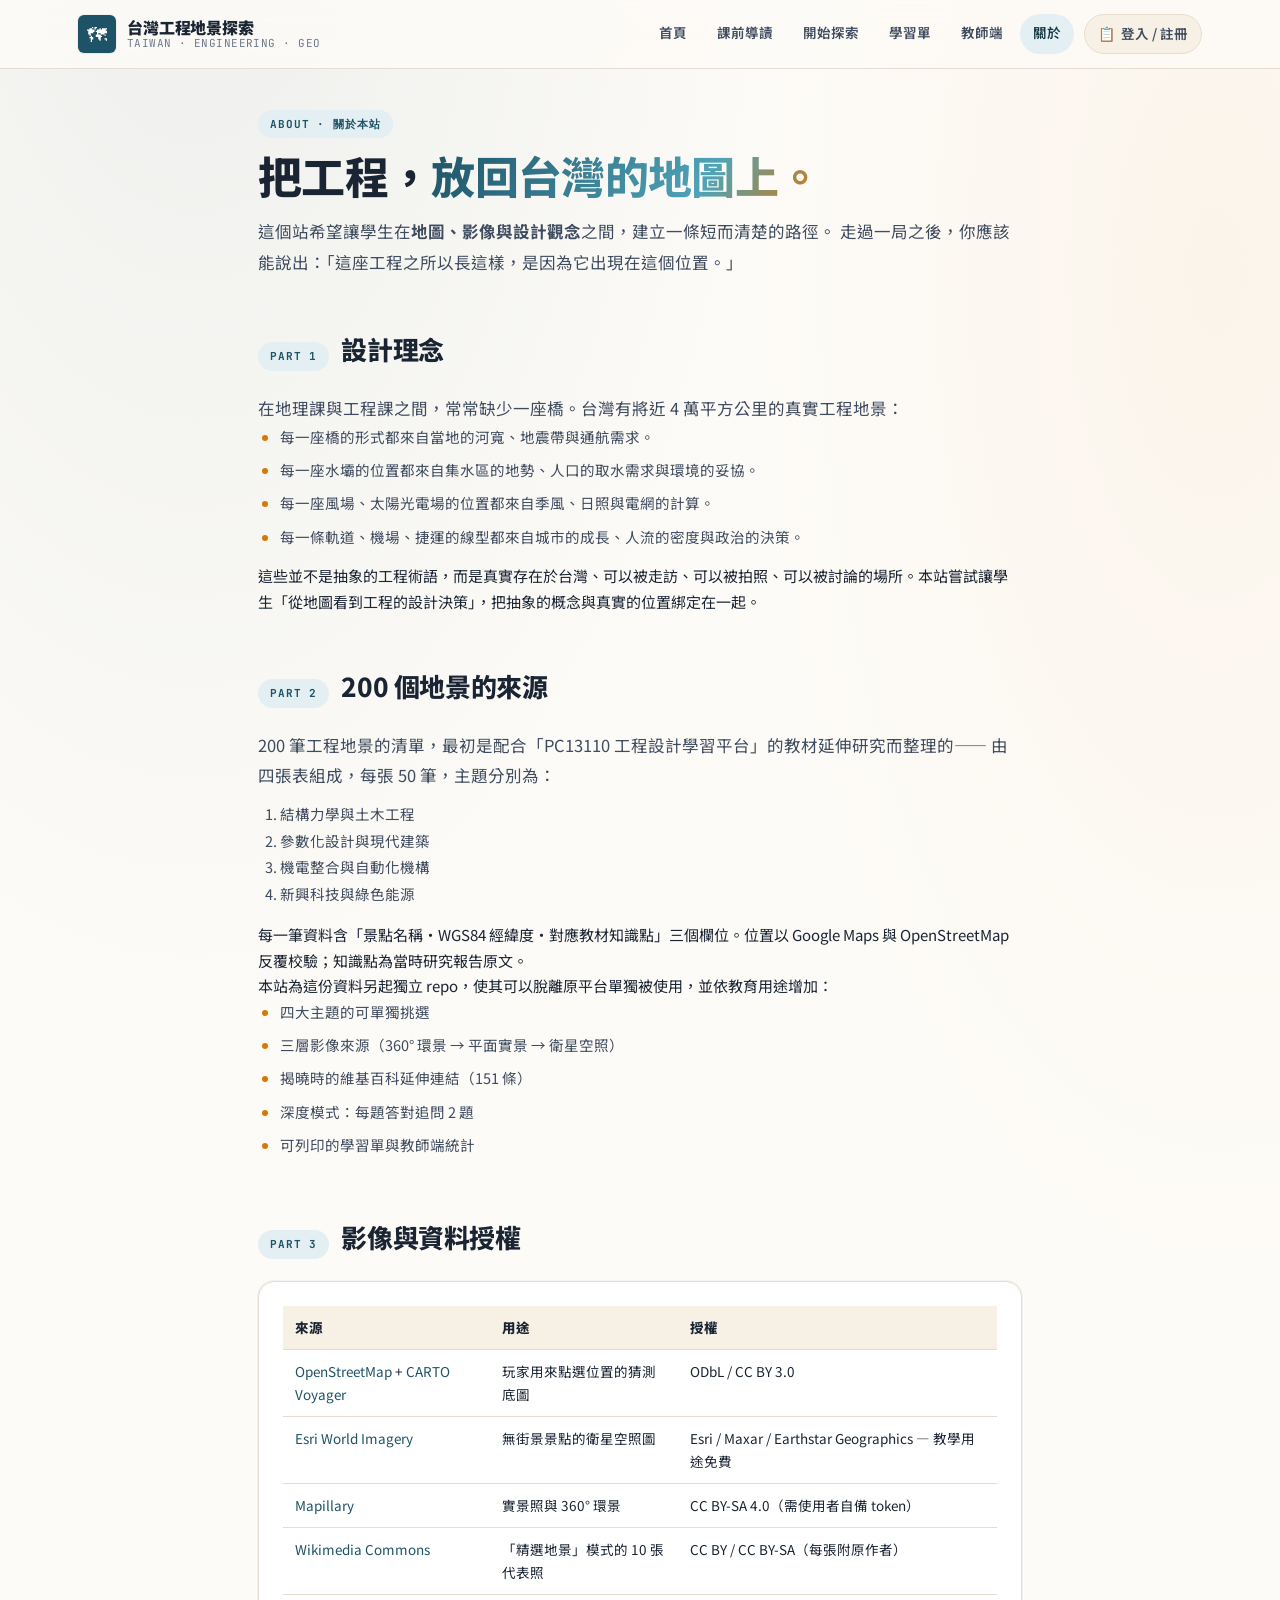
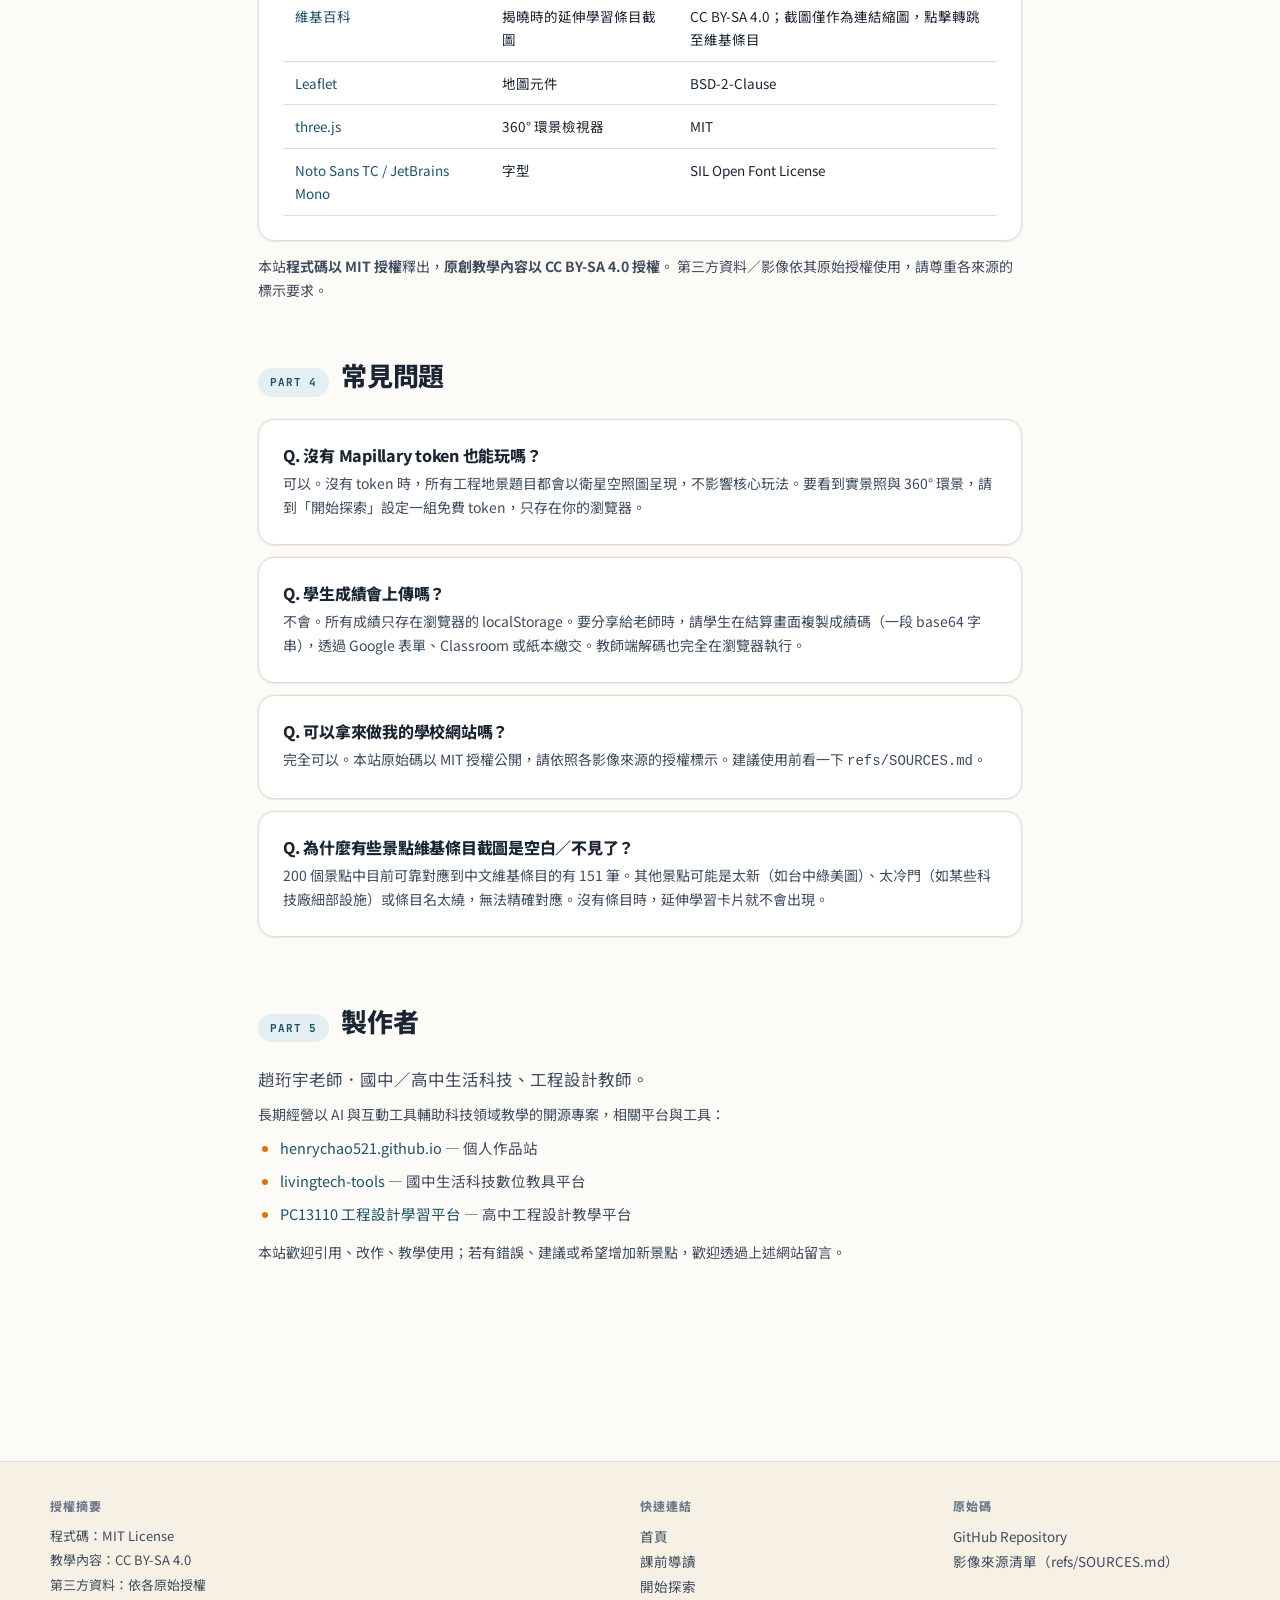
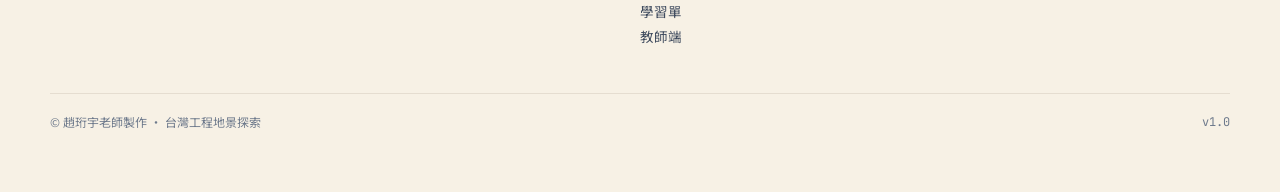
==== commit 487b56db: "新增玩家帳號系統與試玩模式 - 試玩 20 題：開始畫面新增「🎮 試玩 20 題」入口，跨全 200 景點隨機抽 20 題，   不需登入、不保存紀錄；適合第一次訪客評估。  - 帳號系統（純 loc" ====
--- a/about.html
+++ b/about.html
@@ -204,5 +204,7 @@
   </div>
 </footer>
 
+<script src="js/auth.js"></script>
+
 </body>
 </html>
--- a/css/style.css
+++ b/css/style.css
@@ -490,6 +490,16 @@
 }
 #pano.on { display: block; }
 #pano.drag { cursor: grabbing; }
+#satMap {
+  position: absolute; inset: 0; width: 100%; height: 100%;
+  display: none; background: #0d0c1f;
+}
+#satMap.on { display: block; }
+#satMap .leaflet-control-attribution {
+  font-size: 9px;
+  background: rgba(0,0,0,.5); color: #ddd;
+}
+#satMap .leaflet-control-attribution a { color: #ffd34e; }
 .pano-badge {
   position: absolute; left: 10px; top: 10px; z-index: 3;
   background: var(--c-amber); color: #fff;
@@ -807,3 +817,140 @@
   border: 1px solid var(--c-line); border-radius: var(--r);
   background: var(--c-paper-2);
 }
+
+/* ---------- 帳號 ---------- */
+.topnav-account {
+  display: inline-flex; align-items: center; gap: 6px;
+  margin-left: 6px; padding: 6px 12px;
+  font-size: 13px; font-weight: 700;
+  background: var(--c-paper-2);
+  border: 1px solid var(--c-line);
+  border-radius: 999px;
+  color: var(--c-ink-soft);
+  transition: background .12s, border-color .12s;
+}
+.topnav-account:hover { background: var(--c-primary-l); border-color: var(--c-primary); color: var(--c-primary-d); }
+.topnav-account.active { background: var(--c-primary); border-color: var(--c-primary); color: #fff; }
+.topnav-account .ac-ic { font-size: 14px; }
+.topnav-account .ac-n { max-width: 9em; overflow: hidden; text-overflow: ellipsis; white-space: nowrap; }
+
+.auth-tabs {
+  display: flex; gap: 4px; margin: 26px 0 12px;
+  padding: 4px; background: var(--c-paper-2);
+  border: 1px solid var(--c-line);
+  border-radius: var(--r);
+  width: fit-content;
+}
+.auth-tab {
+  padding: 8px 22px;
+  background: transparent; border: 0;
+  border-radius: var(--r-sm);
+  font-size: 14px; font-weight: 700;
+  color: var(--c-muted);
+}
+.auth-tab.active {
+  background: var(--c-card); color: var(--c-ink);
+  box-shadow: var(--sh-sm);
+}
+
+.auth-form {
+  display: none; flex-direction: column; gap: 14px;
+  max-width: 460px;
+}
+.auth-form.on { display: flex; }
+.auth-form label {
+  display: flex; flex-direction: column; gap: 5px;
+  font-size: 13px; font-weight: 700; color: var(--c-ink-soft);
+}
+.auth-form input, .auth-form select {
+  font-size: 15px; padding: 11px 14px;
+  background: #fff;
+  border: 1px solid var(--c-line);
+  border-radius: var(--r-sm);
+  color: var(--c-ink);
+  transition: border-color .12s, box-shadow .12s;
+}
+.auth-form input:focus, .auth-form select:focus {
+  outline: none; border-color: var(--c-primary);
+  box-shadow: 0 0 0 3px rgba(30,82,102,.12);
+}
+.auth-form input[type=password] { font-family: var(--f-mono); letter-spacing: .3em; }
+.auth-row {
+  display: grid; grid-template-columns: 1fr 1fr; gap: 12px;
+}
+@media (max-width: 520px) { .auth-row { grid-template-columns: 1fr; } }
+.auth-form button[type=submit] { margin-top: 6px; }
+.auth-msg { font-size: 13px; min-height: 18px; }
+
+.profile-head {
+  display: flex; align-items: flex-start; gap: 16px;
+  padding-bottom: 22px; border-bottom: 1px solid var(--c-line);
+}
+.profile-ic {
+  width: 60px; height: 60px; flex-shrink: 0;
+  display: grid; place-items: center;
+  background: var(--c-primary-l); color: var(--c-primary-d);
+  border-radius: 50%; font-size: 30px;
+}
+.profile-head h1 { font-size: 26px; line-height: 1.2; }
+
+.hist-list {
+  display: flex; flex-direction: column;
+}
+.hist-row {
+  display: grid;
+  grid-template-columns: 110px 1fr 1.2fr 80px;
+  gap: 12px; align-items: center;
+  padding: 9px 4px;
+  border-bottom: 1px solid var(--c-line-soft);
+  font-size: 13.5px;
+}
+.hist-row:last-child { border-bottom: 0; }
+.hist-row .h-date { color: var(--c-muted); font-family: var(--f-mono); font-size: 12.5px; }
+.hist-row .h-mode { color: var(--c-ink-soft); }
+.hist-row .h-bar { height: 8px; background: var(--c-line-soft); border-radius: 99px; overflow: hidden; }
+.hist-row .h-bar > div { height: 100%; background: linear-gradient(90deg, var(--c-primary), var(--c-amber)); }
+.hist-row .h-score { text-align: right; font-family: var(--f-mono); font-weight: 800; color: var(--c-primary); }
+@media (max-width: 600px) {
+  .hist-row { grid-template-columns: 1fr 80px; grid-template-areas: "date score" "mode mode" "bar bar"; gap: 4px; }
+  .hist-row .h-date { grid-area: date; }
+  .hist-row .h-mode { grid-area: mode; }
+  .hist-row .h-bar  { grid-area: bar; }
+  .hist-row .h-score{ grid-area: score; }
+}
+
+/* explore 開始畫面：試玩 CTA + 已登入提示 */
+.ov-userline {
+  display: flex; align-items: center; gap: 8px;
+  font-size: 12.5px; color: var(--c-muted);
+  margin: 10px 0 6px;
+  padding: 7px 12px;
+  background: var(--c-paper-2);
+  border-radius: var(--r-sm);
+  text-align: left;
+}
+.ov-userline.logged-in {
+  color: var(--c-green); background: var(--c-green-l);
+}
+.ov-userline a { color: inherit; text-decoration: underline; }
+.ov-trial {
+  background: linear-gradient(135deg, var(--c-amber), #F59E0B);
+  color: #fff;
+  border: 0;
+  padding: 16px 18px;
+  border-radius: var(--r);
+  cursor: pointer;
+  display: flex; flex-direction: column; gap: 4px;
+  text-align: left;
+}
+.ov-trial:hover { background: linear-gradient(135deg, #B45309, var(--c-amber)); }
+.ov-trial .t1 { font-size: 15.5px; font-weight: 800; }
+.ov-trial .t2 { font-size: 12px; font-weight: 400; opacity: .95; }
+.ov-divider {
+  display: flex; align-items: center; gap: 10px;
+  margin: 12px 0 8px;
+  font-size: 11px; color: var(--c-muted); letter-spacing: .1em;
+}
+.ov-divider::before, .ov-divider::after {
+  content: ''; flex: 1; height: 1px; background: var(--c-line);
+}
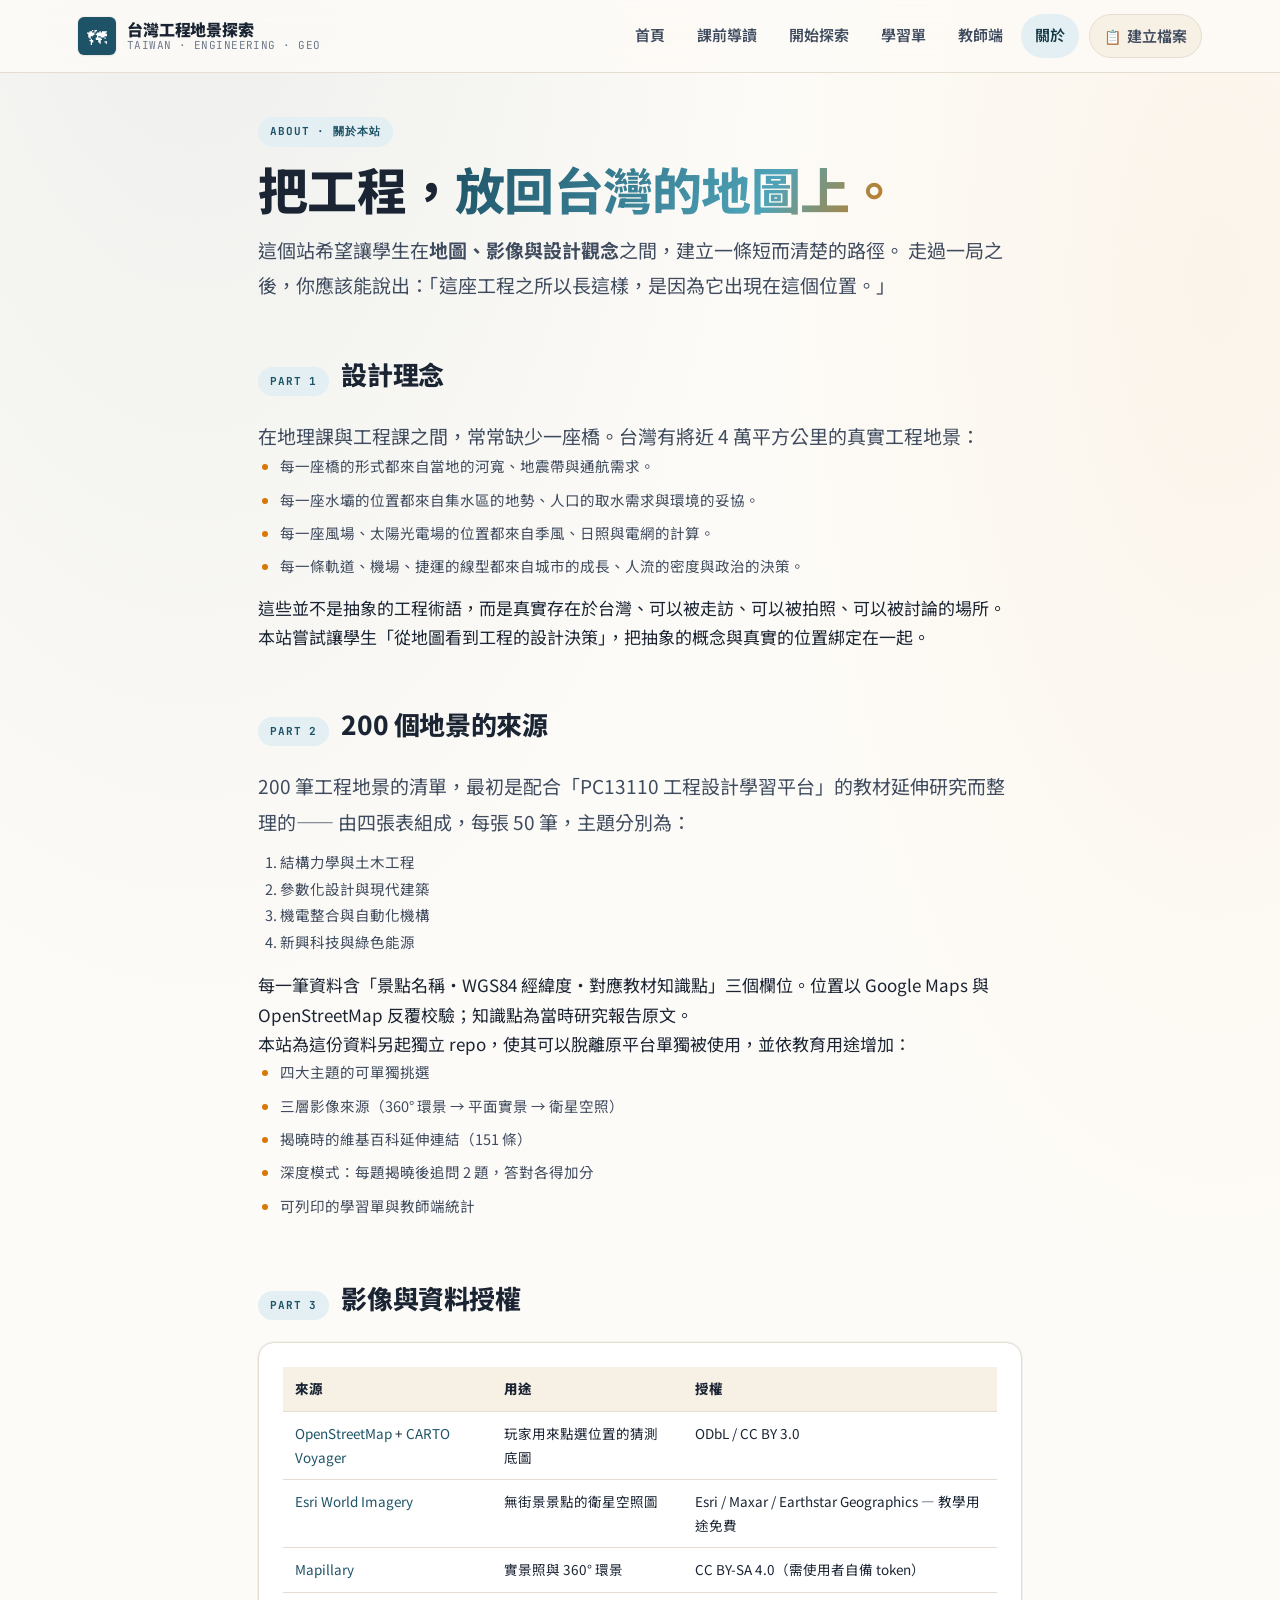
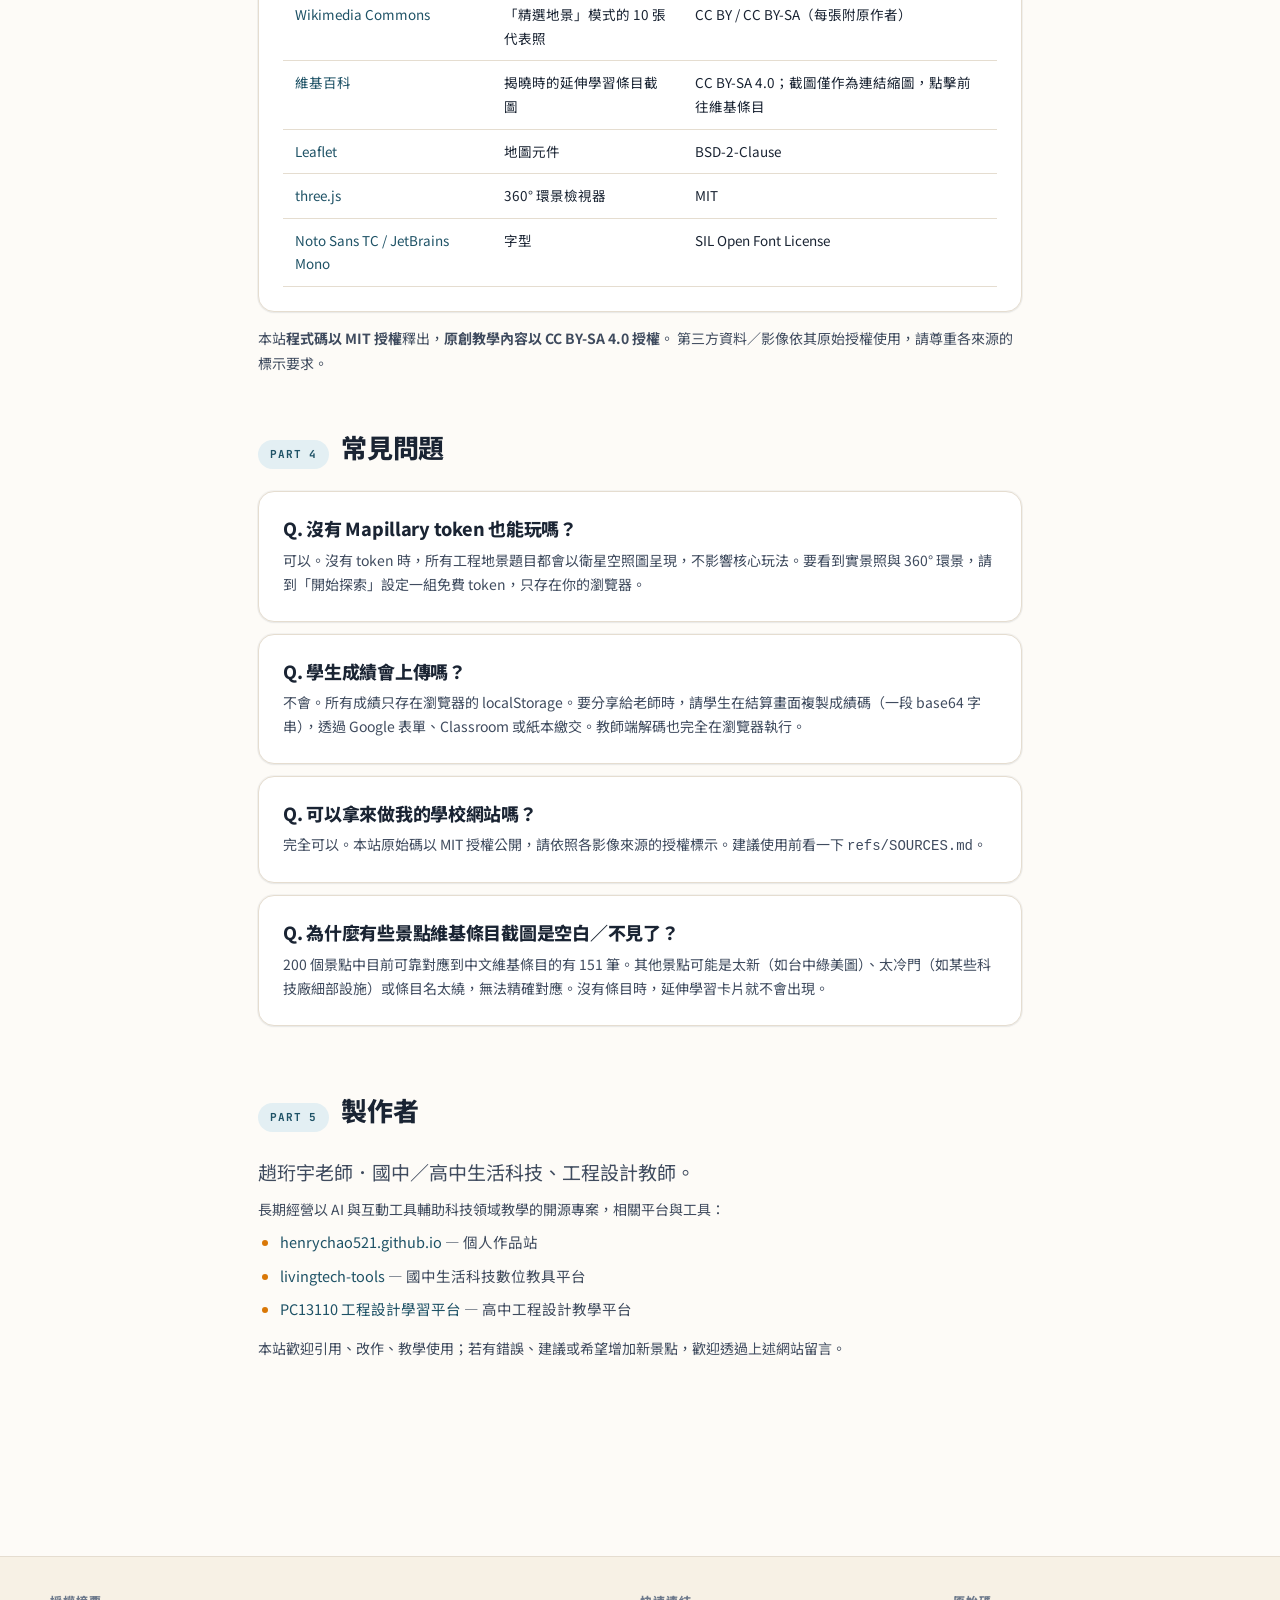
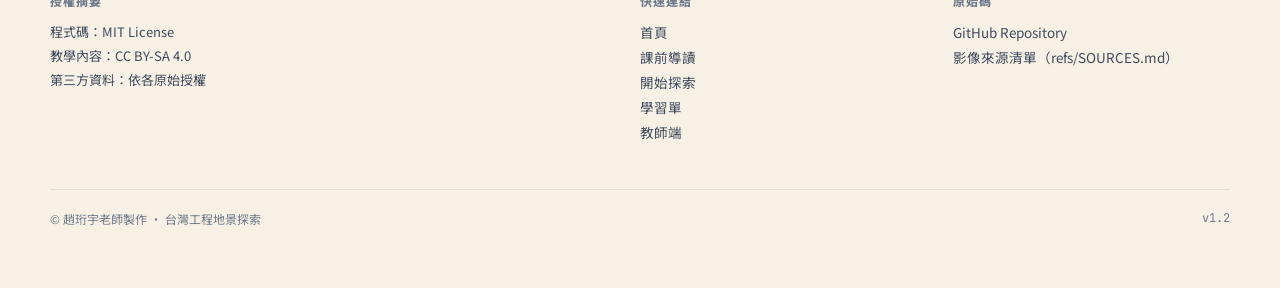
==== commit ba894268: "全站體檢(段落10):200 景點事實查核修 39 處(座標/名稱/工程事實,附來源)+學習單下拉/XSS/排行榜等 12 項功能安全修復 Co-Authored-By: Claude Fable 5" ====
--- a/about.html
+++ b/about.html
@@ -72,7 +72,7 @@
       <li>四大主題的可單獨挑選</li>
       <li>三層影像來源（360° 環景 → 平面實景 → 衛星空照）</li>
       <li>揭曉時的維基百科延伸連結（151 條）</li>
-      <li>深度模式：每題答對追問 2 題</li>
+      <li>深度模式：每題揭曉後追問 2 題，答對各得加分</li>
       <li>可列印的學習單與教師端統計</li>
     </ul>
   </section>
@@ -108,7 +108,7 @@
           <tr>
             <td><a href="https://zh.wikipedia.org/" target="_blank" rel="noopener">維基百科</a></td>
             <td>揭曉時的延伸學習條目截圖</td>
-            <td>CC BY-SA 4.0；截圖僅作為連結縮圖，點擊轉跳至維基條目</td>
+            <td>CC BY-SA 4.0；截圖僅作為連結縮圖，點擊前往維基條目</td>
           </tr>
           <tr>
             <td><a href="https://leafletjs.com/" target="_blank" rel="noopener">Leaflet</a></td>
@@ -199,7 +199,7 @@
     </div>
     <div class="copy">
       <span>© 趙珩宇老師製作 · 台灣工程地景探索</span>
-      <span class="mono">v1.0</span>
+      <span class="mono">v1.2</span>
     </div>
   </div>
 </footer>
--- a/css/style.css
+++ b/css/style.css
@@ -38,8 +38,8 @@
 html { -webkit-text-size-adjust: 100%; }
 body {
   font-family: var(--f-sans);
-  font-size: 15px;
-  line-height: 1.7;
+  font-size: 17px;
+  line-height: 1.75;
   color: var(--c-ink);
   background:
     radial-gradient(ellipse 80% 60% at 15% -5%, rgba(30,82,102,.07), transparent 60%),
@@ -93,9 +93,18 @@
 }
 .topnav { margin-left: auto; display: flex; gap: 4px; flex-wrap: wrap; }
 .topnav a {
-  font-size: 13.5px; font-weight: 600;
-  padding: 7px 13px; border-radius: 999px;
+  font-size: 15px; font-weight: 600;
+  padding: 8px 14px; border-radius: 999px;
   color: var(--c-ink-soft);
+  white-space: nowrap;
+}
+@media (max-width: 760px) {
+  .topbar-inner { padding: 10px 16px; gap: 10px; }
+  .brand .logo { width: 32px; height: 32px; font-size: 17px; }
+  .brand .t-1 { font-size: 14px; }
+  .brand .t-2 { font-size: 9.5px; }
+  .topnav a { font-size: 13px; padding: 5px 10px; }
+  .topnav-account { padding: 5px 10px; font-size: 13px; margin-left: 2px; }
 }
 .topnav a:hover { background: var(--c-line-soft); color: var(--c-primary); }
 .topnav a.active { background: var(--c-primary-l); color: var(--c-primary-d); }
@@ -152,12 +161,12 @@
 .eyebrow-amber { background: var(--c-amber-l); color: var(--c-amber); }
 
 h1, h2, h3, h4 { color: var(--c-ink); letter-spacing: -.015em; font-weight: 800; }
-h1 { font-size: 44px; line-height: 1.18; }
-h2 { font-size: 30px; line-height: 1.25; }
-h3 { font-size: 21px; line-height: 1.35; }
-h4 { font-size: 16px; line-height: 1.4; }
+h1 { font-size: 50px; line-height: 1.18; }
+h2 { font-size: 34px; line-height: 1.25; }
+h3 { font-size: 24px; line-height: 1.35; }
+h4 { font-size: 18px; line-height: 1.4; }
 .lead {
-  font-size: 16.5px; line-height: 1.85; color: var(--c-ink-soft);
+  font-size: 19px; line-height: 1.85; color: var(--c-ink-soft);
 }
 .muted { color: var(--c-muted); }
 .grad {
@@ -166,15 +175,22 @@
   -webkit-text-fill-color: transparent;
 }
 @media (max-width: 680px) {
-  h1 { font-size: 32px; }
+  h1 { font-size: 36px; }
+  h2 { font-size: 28px; }
+}
+@media (max-width: 420px) {
+  body { font-size: 16px; }
+  h1 { font-size: 30px; line-height: 1.25; }
   h2 { font-size: 24px; }
+  h3 { font-size: 20px; }
+  .lead { font-size: 16.5px; }
 }
 
 /* ---------- 按鈕 ---------- */
 .btn {
   display: inline-flex; align-items: center; gap: 8px;
-  font-size: 14px; font-weight: 700;
-  padding: 11px 19px;
+  font-size: 16px; font-weight: 700;
+  padding: 12px 22px;
   border-radius: var(--r);
   border: 1px solid transparent;
   cursor: pointer;
@@ -192,8 +208,8 @@
   border-color: var(--c-line);
 }
 .btn-ghost:hover { background: var(--c-line-soft); border-color: var(--c-primary); }
-.btn-sm { padding: 7px 13px; font-size: 12.5px; }
-.btn-lg { padding: 14px 24px; font-size: 15px; }
+.btn-sm { padding: 8px 14px; font-size: 14px; }
+.btn-lg { padding: 15px 26px; font-size: 17px; }
 
 /* ---------- 卡片 ---------- */
 .card {
@@ -241,6 +257,14 @@
   font-size: 26px; font-weight: 800; color: var(--c-primary);
 }
 .hero-stat .l { font-size: 12px; color: var(--c-muted); font-weight: 600; }
+@media (max-width: 480px) {
+  .hero { padding: 36px 0 24px; }
+  .hero-stat { gap: 18px; margin-top: 22px; padding-top: 14px; }
+  .hero-stat .n { font-size: 20px; }
+  .hero-stat .l { font-size: 11px; }
+  .hero-cta { gap: 8px; }
+  .hero-cta .btn { padding: 11px 16px; font-size: 14px; }
+}
 
 .hero-art {
   position: relative; aspect-ratio: 4/5; max-width: 380px; margin-left: auto;
@@ -406,10 +430,23 @@
 }
 .callout strong { font-weight: 800; }
 
-/* 可滾動表格 */
-.tw-scroll { overflow-x: auto; }
+/* 可滾動表格（內含足以容納所有欄位的 min-width，讓窄螢幕橫向捲動） */
+.tw-scroll {
+  overflow-x: auto;
+  -webkit-overflow-scrolling: touch;
+}
+.tw-scroll::-webkit-scrollbar { height: 6px; }
+.tw-scroll::-webkit-scrollbar-thumb { background: var(--c-line); border-radius: 3px; }
 table.t {
   width: 100%; border-collapse: collapse; font-size: 13.5px;
+}
+.ws-sheet .tw-scroll table { min-width: 680px; }
+@media (max-width: 700px) {
+  .ws-sheet .tw-scroll::after {
+    content: '→ 左右滑動可看完整欄位';
+    display: block; font-size: 11px; color: var(--c-muted);
+    text-align: center; padding: 6px;
+  }
 }
 table.t th, table.t td {
   text-align: left; padding: 10px 12px;
@@ -437,12 +474,20 @@
   padding-right: 16px; border-right: 1px solid var(--c-line);
 }
 .exp-hud .item:last-child { border-right: 0; padding-right: 0; }
-.exp-hud .item .l { font-size: 11px; color: var(--c-muted); font-weight: 600; letter-spacing: .04em; }
-.exp-hud .item .v { font-family: var(--f-mono); font-size: 17px; font-weight: 800; color: var(--c-primary); }
+.exp-hud .item .l { font-size: 13px; color: var(--c-muted); font-weight: 600; letter-spacing: .04em; }
+.exp-hud .item .v { font-family: var(--f-mono); font-size: 20px; font-weight: 800; color: var(--c-primary); }
 .exp-hud .mode-tag {
   background: var(--c-primary); color: #fff;
-  padding: 4px 11px; border-radius: 999px;
-  font-size: 12px; font-weight: 700;
+  padding: 6px 14px; border-radius: 999px;
+  font-size: 14px; font-weight: 700;
+}
+@media (max-width: 600px) {
+  .exp-hud { padding: 10px 12px; gap: 10px; }
+  .exp-hud .item { padding-right: 10px; }
+  .exp-hud .item .v { font-size: 17px; }
+  .exp-hud .item .l { font-size: 11px; }
+  .exp-hud .mode-tag { padding: 4px 10px; font-size: 12.5px; }
+  #restartBtn { font-size: 12px; padding: 6px 10px; }
 }
 
 /* 探索佈局：左影像、右地圖 */
@@ -528,11 +573,11 @@
 }
 .photo-clue {
   display: none;
-  font-size: 13px; color: var(--c-ink-soft);
-  padding: 12px 14px;
+  font-size: 15px; color: var(--c-ink-soft);
+  padding: 14px 16px;
   background: var(--c-amber-l);
   border-top: 1px solid #FCD34D;
-  line-height: 1.7;
+  line-height: 1.75;
 }
 .photo-clue.on { display: block; }
 .photo-clue b { color: var(--c-amber); }
@@ -573,8 +618,8 @@
   border-top: 1px solid var(--c-line);
 }
 .result {
-  font-size: 14px; color: var(--c-ink-soft);
-  line-height: 1.65; min-height: 38px;
+  font-size: 16px; color: var(--c-ink-soft);
+  line-height: 1.7; min-height: 40px;
 }
 .result b { color: var(--c-primary); font-weight: 800; }
 .result .rn { color: var(--c-amber); font-weight: 800; }
@@ -588,18 +633,18 @@
   border-radius: var(--r);
 }
 .followup .fu-q {
-  font-size: 14.5px; font-weight: 800; color: var(--c-primary-d);
-  margin-bottom: 10px;
+  font-size: 16.5px; font-weight: 800; color: var(--c-primary-d);
+  margin-bottom: 12px;
 }
 .followup .fu-opts {
-  display: flex; flex-direction: column; gap: 6px;
+  display: flex; flex-direction: column; gap: 7px;
 }
 .followup .fu-opt {
   background: #fff;
   border: 1px solid var(--c-line);
   border-radius: var(--r-sm);
-  padding: 9px 13px;
-  font-size: 13.5px; color: var(--c-ink);
+  padding: 10px 15px;
+  font-size: 15.5px; color: var(--c-ink);
   text-align: left; transition: background .12s, border-color .12s;
 }
 .followup .fu-opt:hover { background: var(--c-line-soft); border-color: var(--c-primary); }
@@ -627,28 +672,28 @@
   box-shadow: var(--sh-lg);
 }
 .ov-box h1 {
-  font-size: 22px; color: var(--c-ink); margin-bottom: 8px;
-}
-.ov-box p { font-size: 14px; color: var(--c-ink-soft); line-height: 1.75; margin-bottom: 16px; }
+  font-size: 26px; color: var(--c-ink); margin-bottom: 10px;
+}
+.ov-box p { font-size: 15.5px; color: var(--c-ink-soft); line-height: 1.78; margin-bottom: 16px; }
 .ov-box .big {
   font-family: var(--f-mono);
-  font-size: 36px; color: var(--c-primary); font-weight: 800;
+  font-size: 44px; color: var(--c-primary); font-weight: 800;
   margin: 12px 0 4px;
 }
-.ov-box .max { font-size: 13px; color: var(--c-muted); margin-bottom: 18px; }
+.ov-box .max { font-size: 14.5px; color: var(--c-muted); margin-bottom: 18px; }
 .ov-box .rank-badge {
   display: inline-block;
-  padding: 6px 14px;
+  padding: 7px 16px;
   background: var(--c-amber-l); color: var(--c-amber);
-  border-radius: 999px; font-weight: 700; font-size: 13px;
+  border-radius: 999px; font-weight: 700; font-size: 15px;
   margin-bottom: 20px;
 }
-.ov-box button { width: 100%; margin-top: 8px; padding: 12px; }
-.ov-box .lead { font-size: 13px; color: var(--c-muted); margin: 16px 0 6px; }
+.ov-box button { width: 100%; margin-top: 8px; padding: 13px; }
+.ov-box .lead { font-size: 14px; color: var(--c-muted); margin: 16px 0 6px; }
 .ov-box input {
-  width: 100%; font-family: var(--f-mono); font-size: 13px; color: var(--c-ink);
+  width: 100%; font-family: var(--f-mono); font-size: 14px; color: var(--c-ink);
   background: var(--c-paper-2); border: 1px solid var(--c-line);
-  border-radius: var(--r-sm); padding: 10px;
+  border-radius: var(--r-sm); padding: 11px;
   margin-top: 6px;
 }
 .ov-box input:focus { outline: none; border-color: var(--c-primary); background: #fff; }
@@ -663,8 +708,8 @@
   border: 0; border-radius: var(--r);
   display: flex; flex-direction: column; gap: 4px;
 }
-.ov-modes button .t1 { font-size: 15px; font-weight: 800; }
-.ov-modes button .t2 { font-size: 11.5px; font-weight: 400; opacity: .9; }
+.ov-modes button .t1 { font-size: 17px; font-weight: 800; }
+.ov-modes button .t2 { font-size: 13px; font-weight: 400; opacity: .9; }
 .ov-modes button.alt { background: var(--c-card); color: var(--c-ink); border: 1px solid var(--c-line); }
 .ov-modes button.alt .t1 { color: var(--c-ink); }
 .ov-modes button.alt .t2 { color: var(--c-muted); opacity: 1; }
@@ -693,8 +738,13 @@
   border-radius: var(--r);
 }
 .ws-actions .info {
-  flex: 1; font-size: 13px; color: var(--c-ink-soft);
-}
+  flex: 1; min-width: 100%; font-size: 13px; color: var(--c-ink-soft);
+  order: 99;
+}
+@media (min-width: 680px) {
+  .ws-actions .info { min-width: 0; order: 0; }
+}
+.ws-actions .btn, .ws-actions select { white-space: nowrap; }
 .ws-sheet {
   background: #fff;
   border: 1px solid var(--c-line);
@@ -702,6 +752,12 @@
   padding: 36px 40px;
   box-shadow: var(--sh-sm);
   margin-bottom: 20px;
+}
+@media (max-width: 600px) {
+  .ws-sheet { padding: 22px 18px; }
+  .ws-sheet h2 { font-size: 19px; }
+  .ws-sheet h3 { font-size: 14px; margin: 18px 0 8px; }
+  .ws-meta { grid-template-columns: 1fr; gap: 8px; }
 }
 .ws-sheet h2 {
   text-align: center; font-size: 22px; margin-bottom: 6px;
@@ -753,6 +809,45 @@
   border-top: 1px dashed var(--c-line);
   display: flex; justify-content: space-between;
   font-size: 11px; color: var(--c-muted);
+}
+
+/* 教師版：參考答案 callout（含列印） */
+.ws-answer {
+  background: #F0FDF4;
+  border-left: 4px solid #15803D;
+  border-radius: 6px;
+  padding: 10px 14px;
+  margin: 6px 0 14px;
+  font-size: 13px;
+  color: #14532D;
+  line-height: 1.75;
+  page-break-inside: avoid;
+}
+.ws-answer-h {
+  display: inline-block;
+  font-size: 11px; font-weight: 800;
+  color: #15803D;
+  background: #DCFCE7;
+  padding: 2px 8px;
+  border-radius: 999px;
+  margin-bottom: 6px;
+  letter-spacing: .04em;
+}
+.ws-answer p { font-size: 13px; margin: 4px 0; }
+.ws-answer b { color: #166534; }
+.ws-sheet .ws-banner {
+  background: #FEF3C7;
+  border: 1px solid #FCD34D;
+  border-radius: 7px;
+  padding: 9px 14px;
+  margin: 0 0 18px;
+  font-size: 12.5px;
+  color: #92400E;
+  page-break-inside: avoid;
+}
+/* 教師版時把學生簽名欄改為老師簽名欄（透過 JS 切換 class） */
+.teacher-mode .ws-meta .f.signature .lab::after {
+  content: '老師簽名';
 }
 
 @media print {
@@ -776,6 +871,12 @@
   display: grid; grid-template-columns: repeat(4, 1fr); gap: 12px;
   margin: 12px 0 18px;
 }
+@media (max-width: 600px) {
+  .tc-stats { grid-template-columns: repeat(2, 1fr); }
+  .tc-stat { padding: 10px; }
+  .tc-stat .n { font-size: 19px; }
+  .tc-stat .l { font-size: 11px; line-height: 1.4; }
+}
 .tc-stat {
   background: var(--c-paper-2);
   border: 1px solid var(--c-line);
@@ -821,8 +922,8 @@
 /* ---------- 帳號 ---------- */
 .topnav-account {
   display: inline-flex; align-items: center; gap: 6px;
-  margin-left: 6px; padding: 6px 12px;
-  font-size: 13px; font-weight: 700;
+  margin-left: 6px; padding: 8px 14px;
+  font-size: 14.5px; font-weight: 700;
   background: var(--c-paper-2);
   border: 1px solid var(--c-line);
   border-radius: 999px;
@@ -885,6 +986,7 @@
 .profile-head {
   display: flex; align-items: flex-start; gap: 16px;
   padding-bottom: 22px; border-bottom: 1px solid var(--c-line);
+  flex-wrap: wrap;
 }
 .profile-ic {
   width: 60px; height: 60px; flex-shrink: 0;
@@ -893,6 +995,11 @@
   border-radius: 50%; font-size: 30px;
 }
 .profile-head h1 { font-size: 26px; line-height: 1.2; }
+.profile-head .btn { white-space: nowrap; }
+@media (max-width: 480px) {
+  .profile-ic { width: 44px; height: 44px; font-size: 22px; }
+  .profile-head h1 { font-size: 22px; }
+}
 
 .hist-list {
   display: flex; flex-direction: column;
@@ -921,10 +1028,11 @@
 
 /* explore 開始畫面：試玩 CTA + 已登入提示 */
 .ov-userline {
-  display: flex; align-items: center; gap: 8px;
+  display: block;
   font-size: 12.5px; color: var(--c-muted);
+  line-height: 1.65;
   margin: 10px 0 6px;
-  padding: 7px 12px;
+  padding: 8px 12px;
   background: var(--c-paper-2);
   border-radius: var(--r-sm);
   text-align: left;
@@ -937,20 +1045,78 @@
   background: linear-gradient(135deg, var(--c-amber), #F59E0B);
   color: #fff;
   border: 0;
-  padding: 16px 18px;
+  padding: 17px 20px;
   border-radius: var(--r);
   cursor: pointer;
-  display: flex; flex-direction: column; gap: 4px;
+  display: flex; flex-direction: column; gap: 5px;
   text-align: left;
 }
 .ov-trial:hover { background: linear-gradient(135deg, #B45309, var(--c-amber)); }
-.ov-trial .t1 { font-size: 15.5px; font-weight: 800; }
-.ov-trial .t2 { font-size: 12px; font-weight: 400; opacity: .95; }
+.ov-trial .t1 { font-size: 18px; font-weight: 800; }
+.ov-trial .t2 { font-size: 13.5px; font-weight: 400; opacity: .95; }
+.ov-userline { font-size: 14px; }
+.ov-deep label { font-size: 14.5px; }
+.ov-deep small { font-size: 13px; }
 .ov-divider {
   display: flex; align-items: center; gap: 10px;
   margin: 12px 0 8px;
-  font-size: 11px; color: var(--c-muted); letter-spacing: .1em;
+  font-size: 12.5px; color: var(--c-muted); letter-spacing: .1em;
 }
 .ov-divider::before, .ov-divider::after {
   content: ''; flex: 1; height: 1px; background: var(--c-line);
 }
+
+/* 結算頁排行榜 */
+.lb-wrap {
+  text-align: left;
+  background: var(--c-paper-2);
+  border: 1px solid var(--c-line);
+  border-radius: var(--r);
+  padding: 14px 16px;
+  margin: 16px 0;
+}
+.lb-h {
+  font-size: 13px; font-weight: 800;
+  color: var(--c-muted); letter-spacing: .08em;
+  text-transform: uppercase;
+  margin-bottom: 10px;
+  display: flex; justify-content: space-between; align-items: baseline;
+}
+.lb-h .total { font-weight: 700; color: var(--c-ink-soft); letter-spacing: 0; text-transform: none; }
+.lb-row {
+  display: grid;
+  grid-template-columns: 38px 1fr auto;
+  gap: 10px; align-items: center;
+  padding: 7px 6px; font-size: 15px;
+  border-bottom: 1px solid var(--c-line-soft);
+}
+.lb-row:last-child { border-bottom: 0; }
+.lb-row .lb-rank {
+  font-family: var(--f-mono); font-weight: 800;
+  color: var(--c-muted); text-align: center;
+}
+.lb-row.r1 .lb-rank { color: #B45309; }
+.lb-row.r2 .lb-rank { color: #6B7280; }
+.lb-row.r3 .lb-rank { color: #92400E; }
+.lb-row .lb-nick {
+  font-weight: 700;
+  color: var(--c-ink);
+  display: flex; align-items: center; gap: 8px;
+  overflow: hidden; text-overflow: ellipsis; white-space: nowrap;
+}
+.lb-row .lb-tag {
+  font-size: 11px; font-weight: 600;
+  background: var(--c-line-soft); color: var(--c-muted);
+  padding: 2px 7px; border-radius: 999px;
+}
+.lb-row .lb-score {
+  font-family: var(--f-mono); font-weight: 800;
+  color: var(--c-primary); font-size: 16px;
+}
+.lb-row.me {
+  background: var(--c-amber-l); border-radius: 6px;
+  border-bottom: 1px solid #FCD34D;
+}
+.lb-row.me .lb-nick { color: #92400E; }
+.lb-row.me .lb-score { color: var(--c-amber); }
+.lb-row.r1 { background: linear-gradient(90deg, rgba(217,119,6,.15), transparent); }
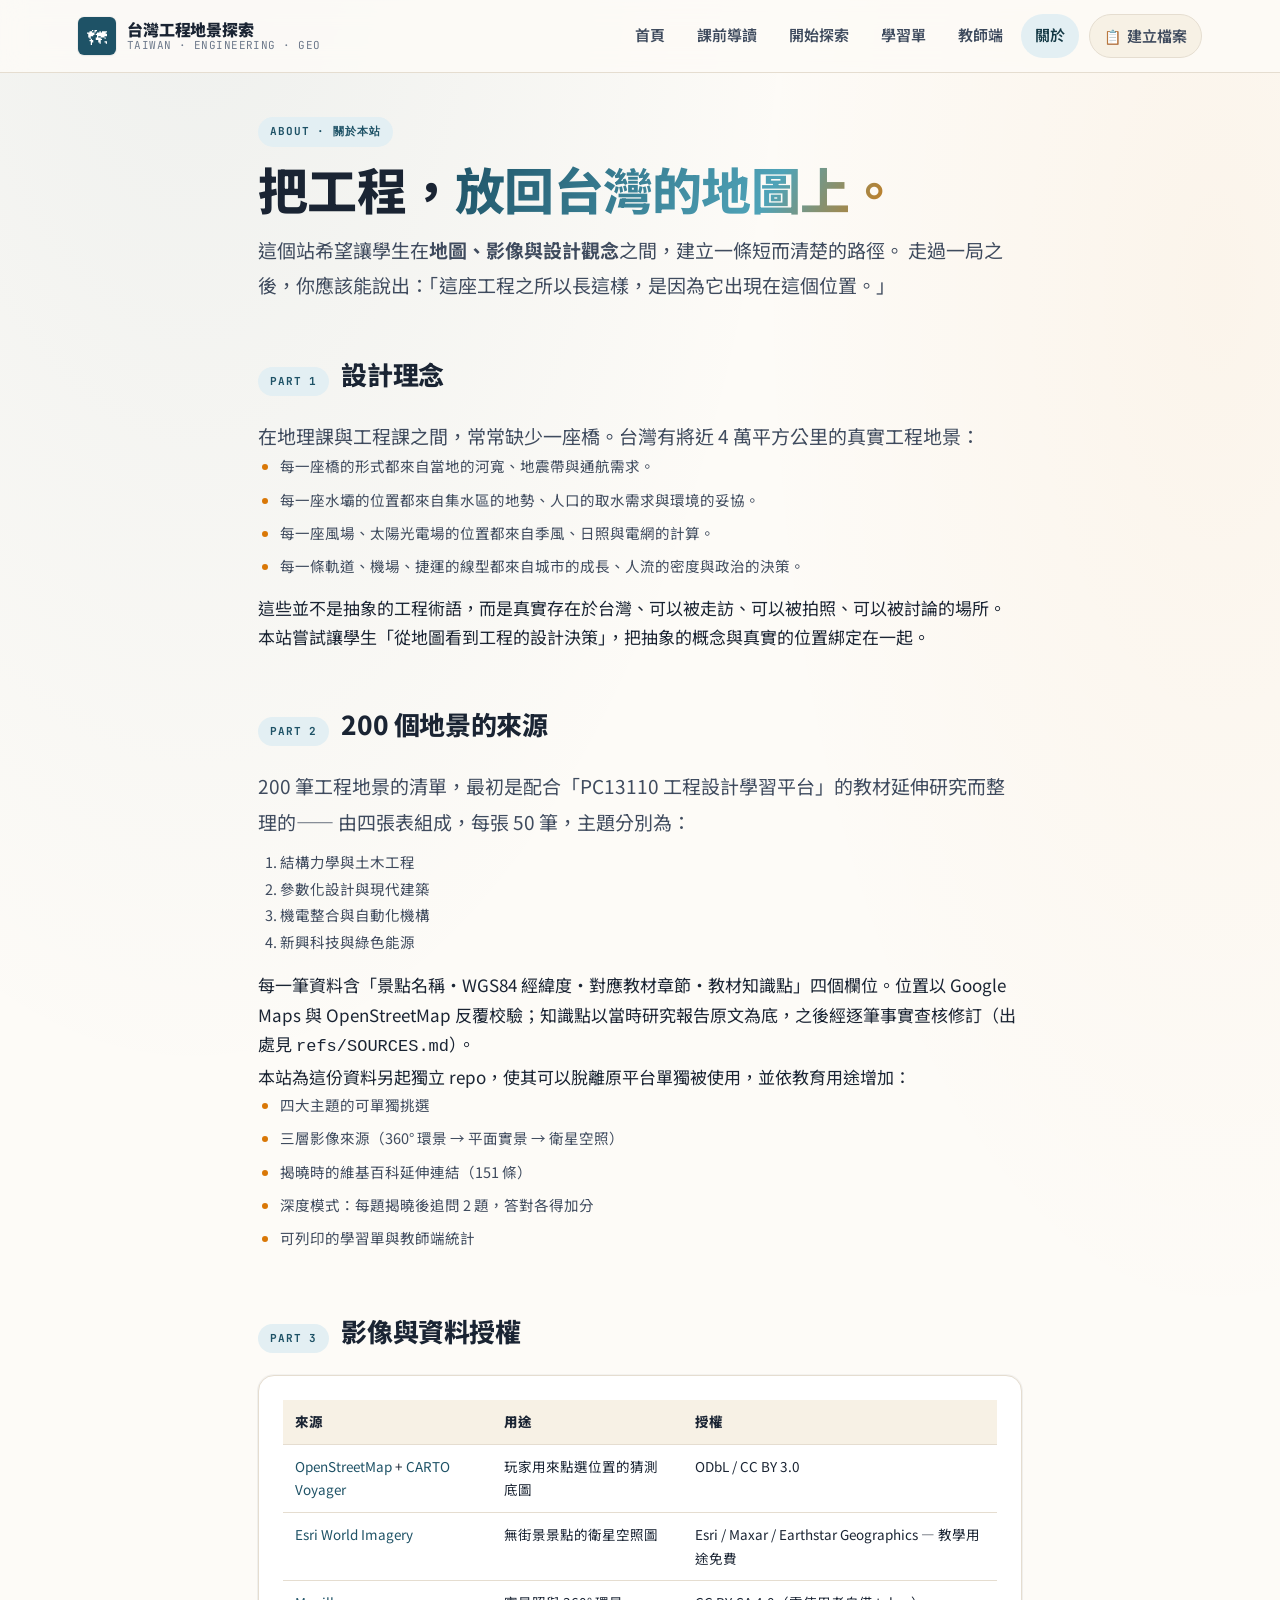
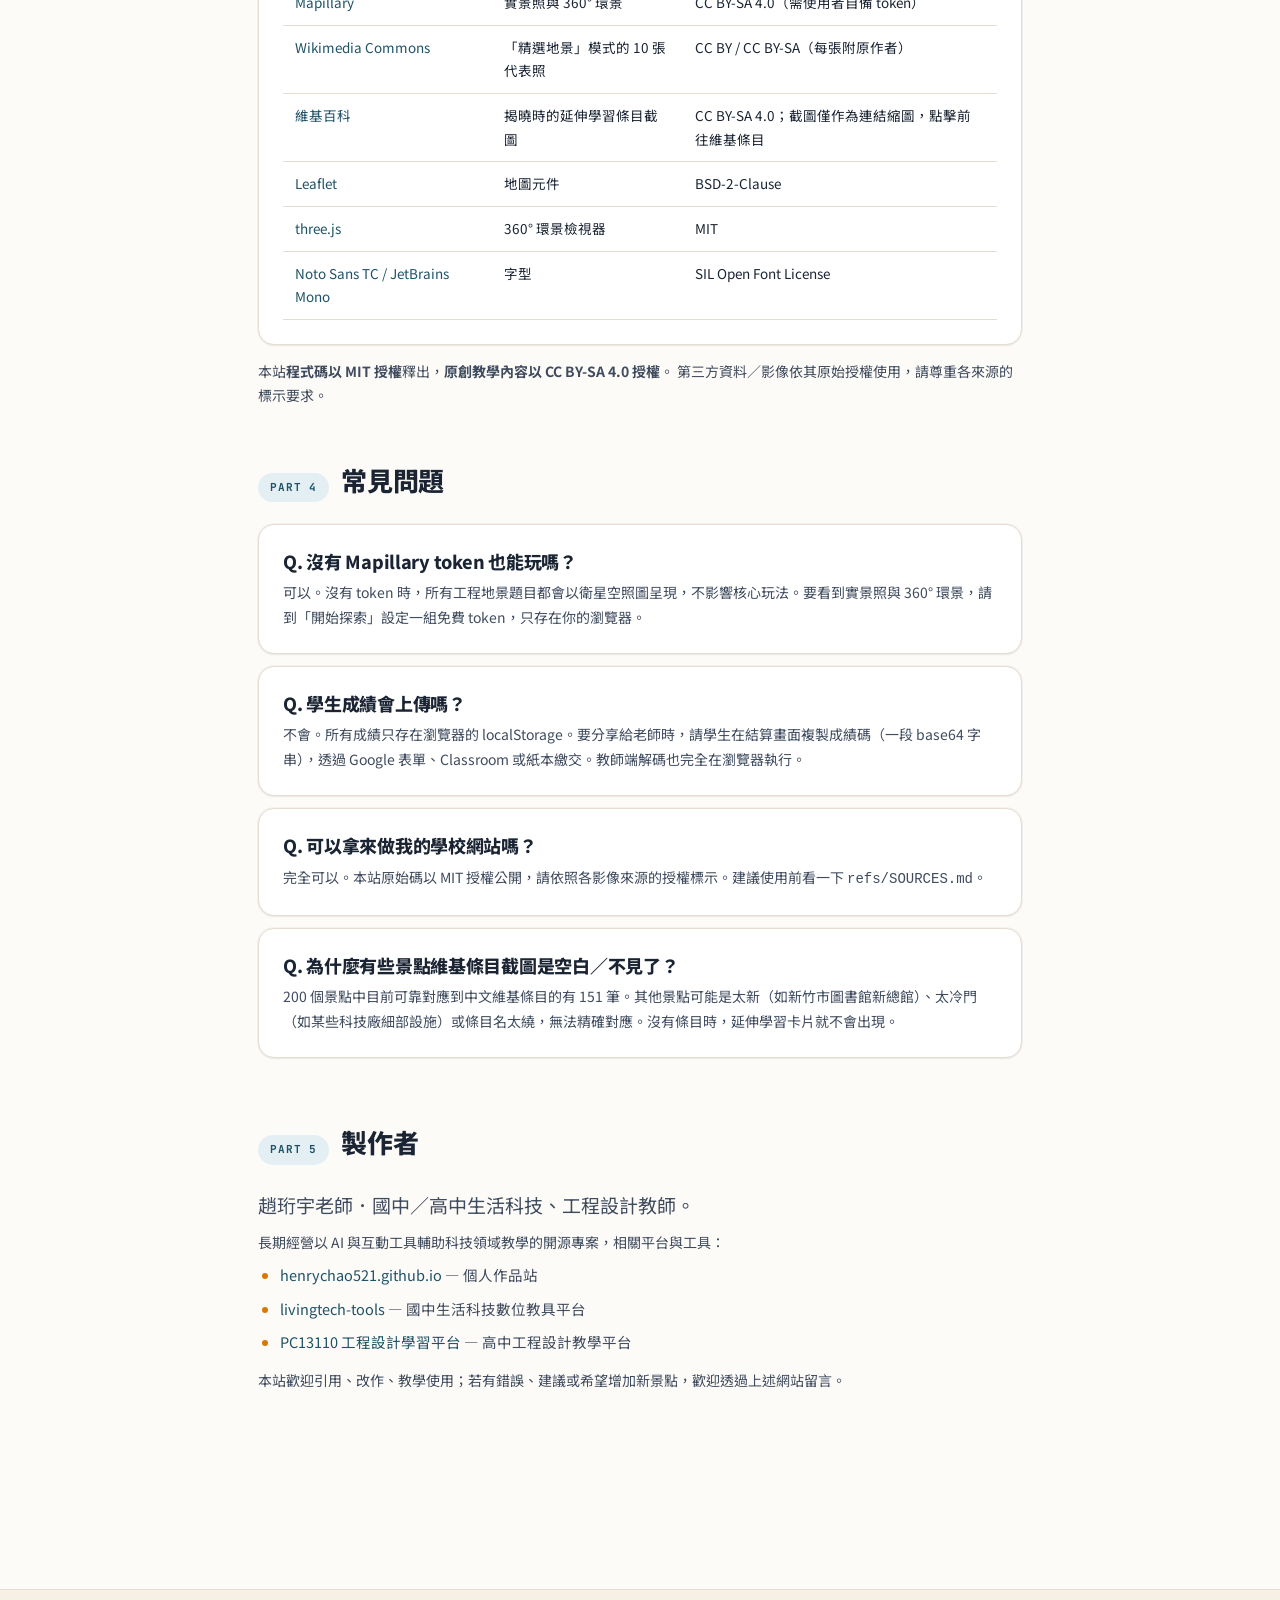
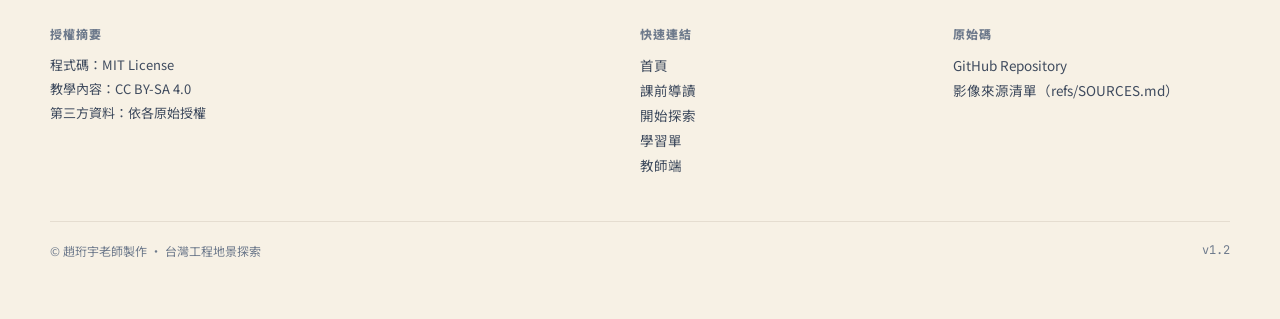
==== commit 6e37a466: "關於／導讀／首頁說明文字與實際資料一致 - about：資料欄位實為名稱、經緯度、對應章節、知識點四欄（原寫三欄）；知識點已經事實查核修訂，不再是「研究報告原文」 - about：「太新而沒有維基條目" ====
--- a/about.html
+++ b/about.html
@@ -66,7 +66,7 @@
       <li>機電整合與自動化機構</li>
       <li>新興科技與綠色能源</li>
     </ol>
-    <p style="margin-top:14px">每一筆資料含「景點名稱・WGS84 經緯度・對應教材知識點」三個欄位。位置以 Google Maps 與 OpenStreetMap 反覆校驗；知識點為當時研究報告原文。</p>
+    <p style="margin-top:14px">每一筆資料含「景點名稱・WGS84 經緯度・對應教材章節・教材知識點」四個欄位。位置以 Google Maps 與 OpenStreetMap 反覆校驗；知識點以當時研究報告原文為底，之後經逐筆事實查核修訂（出處見 <code>refs/SOURCES.md</code>）。</p>
     <p>本站為這份資料另起獨立 repo，使其可以脫離原平台單獨被使用，並依教育用途增加：</p>
     <ul class="bullet">
       <li>四大主題的可單獨挑選</li>
@@ -154,7 +154,7 @@
 
     <div class="card" style="margin-bottom:12px">
       <h4>Q. 為什麼有些景點維基條目截圖是空白／不見了？</h4>
-      <p style="font-size:14px;color:var(--c-ink-soft);margin-top:6px">200 個景點中目前可靠對應到中文維基條目的有 151 筆。其他景點可能是太新（如台中綠美圖）、太冷門（如某些科技廠細部設施）或條目名太繞，無法精確對應。沒有條目時，延伸學習卡片就不會出現。</p>
+      <p style="font-size:14px;color:var(--c-ink-soft);margin-top:6px">200 個景點中目前可靠對應到中文維基條目的有 151 筆。其他景點可能是太新（如新竹市圖書館新總館）、太冷門（如某些科技廠細部設施）或條目名太繞，無法精確對應。沒有條目時，延伸學習卡片就不會出現。</p>
     </div>
   </section>
 
--- a/css/style.css
+++ b/css/style.css
@@ -144,7 +144,9 @@
 /* ---------- 容器與排版 ---------- */
 .wrap { max-width: 1180px; margin: 0 auto; padding: 0 28px; }
 .wrap-narrow { max-width: 820px; margin: 0 auto; padding: 0 28px; }
-.section { padding: 56px 0; }
+.section { padding-top: 56px; padding-bottom: 56px; } /* 只設上下，保留 .wrap／.wrap-narrow 的左右留白 */
+/* 同一元素兼掛 .wrap-narrow 時（intro.html），左右 28px 留白改算在 max-width 外，桌機內文欄仍是 820px、位置不變 */
+.section.wrap-narrow, .hero.wrap-narrow { max-width: calc(820px + 56px); }
 .section + .section { padding-top: 0; }
 
 .eyebrow {
@@ -234,7 +236,7 @@
 
 /* ---------- 首頁專屬 ---------- */
 .hero {
-  padding: 80px 0 60px;
+  padding-top: 80px; padding-bottom: 60px; /* 只設上下，保留 .wrap-narrow 的左右留白 */
   position: relative;
 }
 .hero-grid {
@@ -242,7 +244,7 @@
 }
 @media (max-width: 880px) {
   .hero-grid { grid-template-columns: 1fr; gap: 32px; }
-  .hero { padding: 50px 0 30px; }
+  .hero { padding-top: 50px; padding-bottom: 30px; }
 }
 .hero h1 { margin-top: 12px; }
 .hero .lead { margin-top: 16px; max-width: 540px; }
@@ -258,7 +260,7 @@
 }
 .hero-stat .l { font-size: 12px; color: var(--c-muted); font-weight: 600; }
 @media (max-width: 480px) {
-  .hero { padding: 36px 0 24px; }
+  .hero { padding-top: 36px; padding-bottom: 24px; }
   .hero-stat { gap: 18px; margin-top: 22px; padding-top: 14px; }
   .hero-stat .n { font-size: 20px; }
   .hero-stat .l { font-size: 11px; }
@@ -453,6 +455,8 @@
   border-bottom: 1px solid var(--c-line);
   vertical-align: top;
 }
+/* 窄螢幕：長英文授權字串可斷行，避免表格撐出畫面（只在手機寬度生效，桌機欄寬不變） */
+@media (max-width: 480px) { table.t td { overflow-wrap: anywhere; } }
 table.t th {
   background: var(--c-paper-2);
   font-weight: 800; color: var(--c-ink);
@@ -854,7 +858,7 @@
   body { background: #fff; }
   .topbar, .footer, .ws-actions, .topnav, .no-print { display: none !important; }
   .ws-sheet { box-shadow: none; border: 0; padding: 0; margin: 0; }
-  .wrap, .wrap-narrow { padding: 0; max-width: none; }
+  .wrap, .wrap-narrow, .section.wrap-narrow, .hero.wrap-narrow { padding: 0; max-width: none; }
   .section { padding: 0; }
   h1, h2, h3 { page-break-after: avoid; }
   table, .ws-sheet table { page-break-inside: avoid; }
